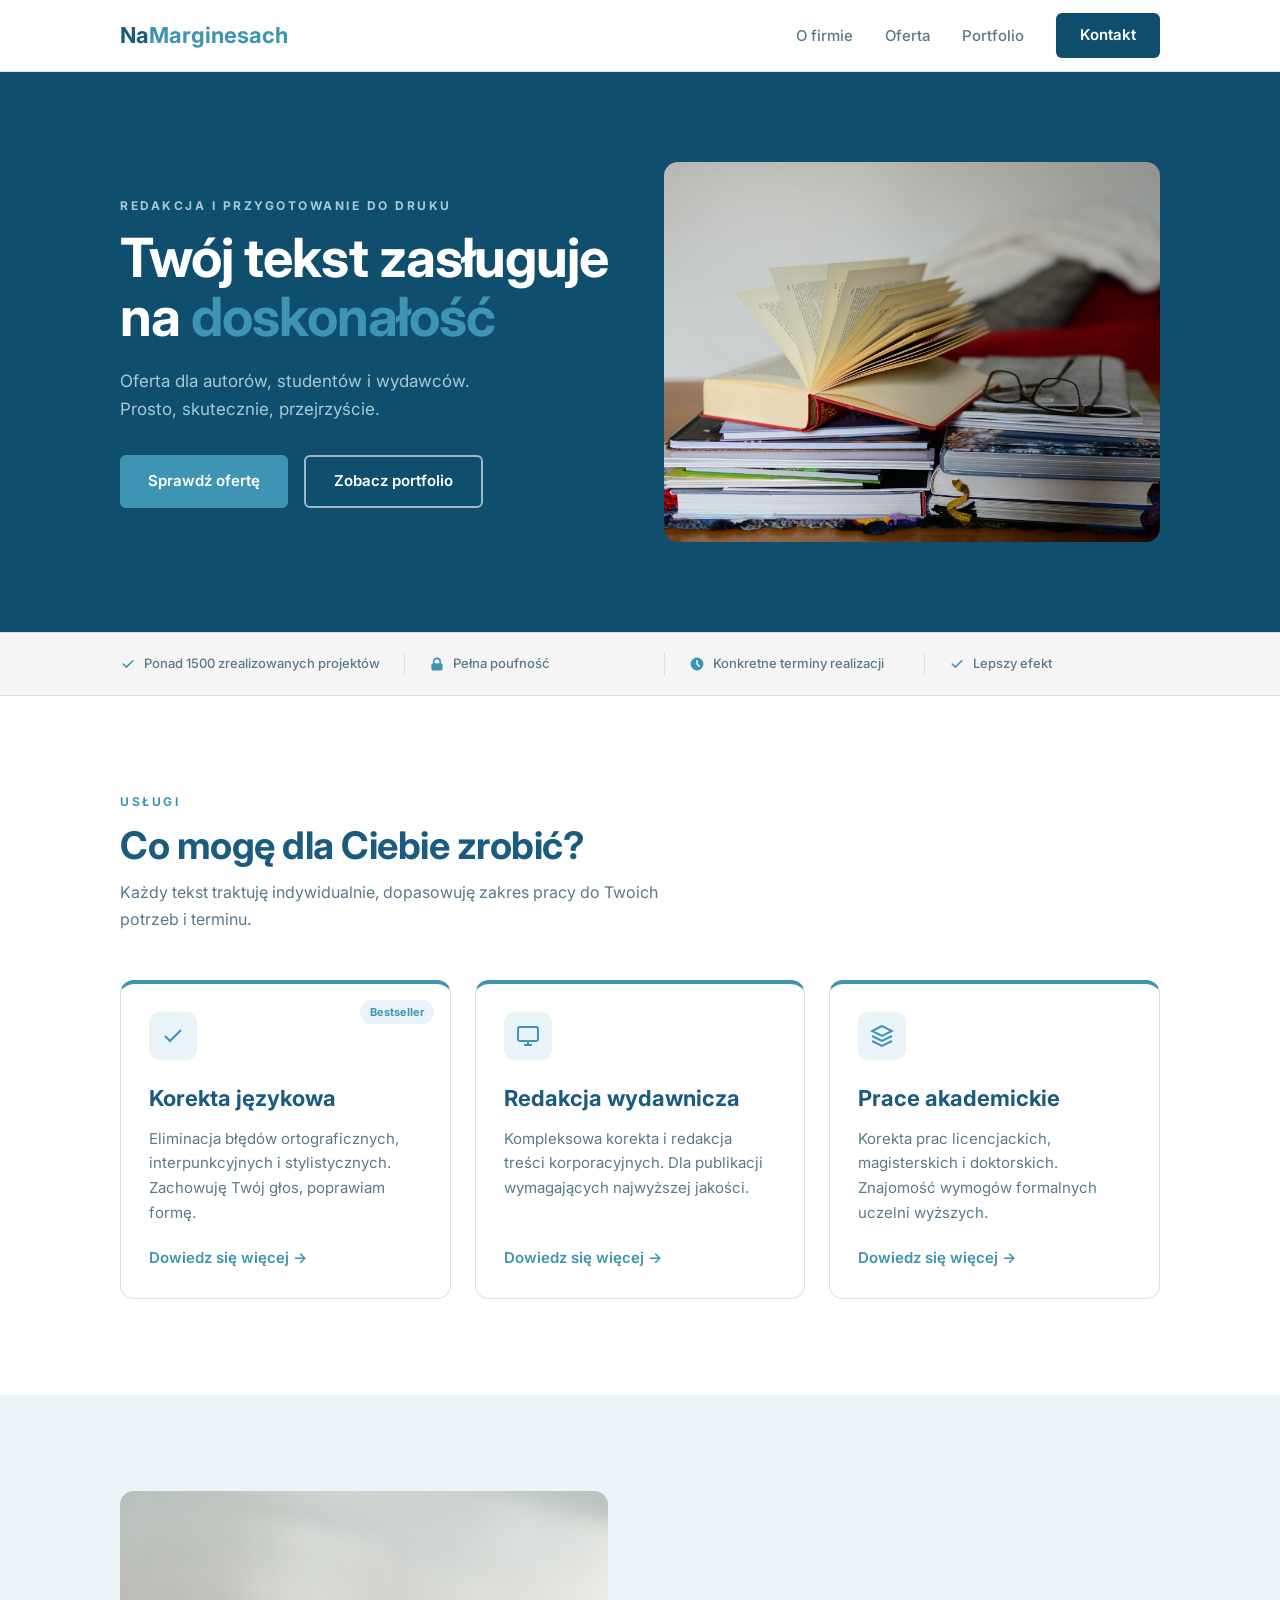
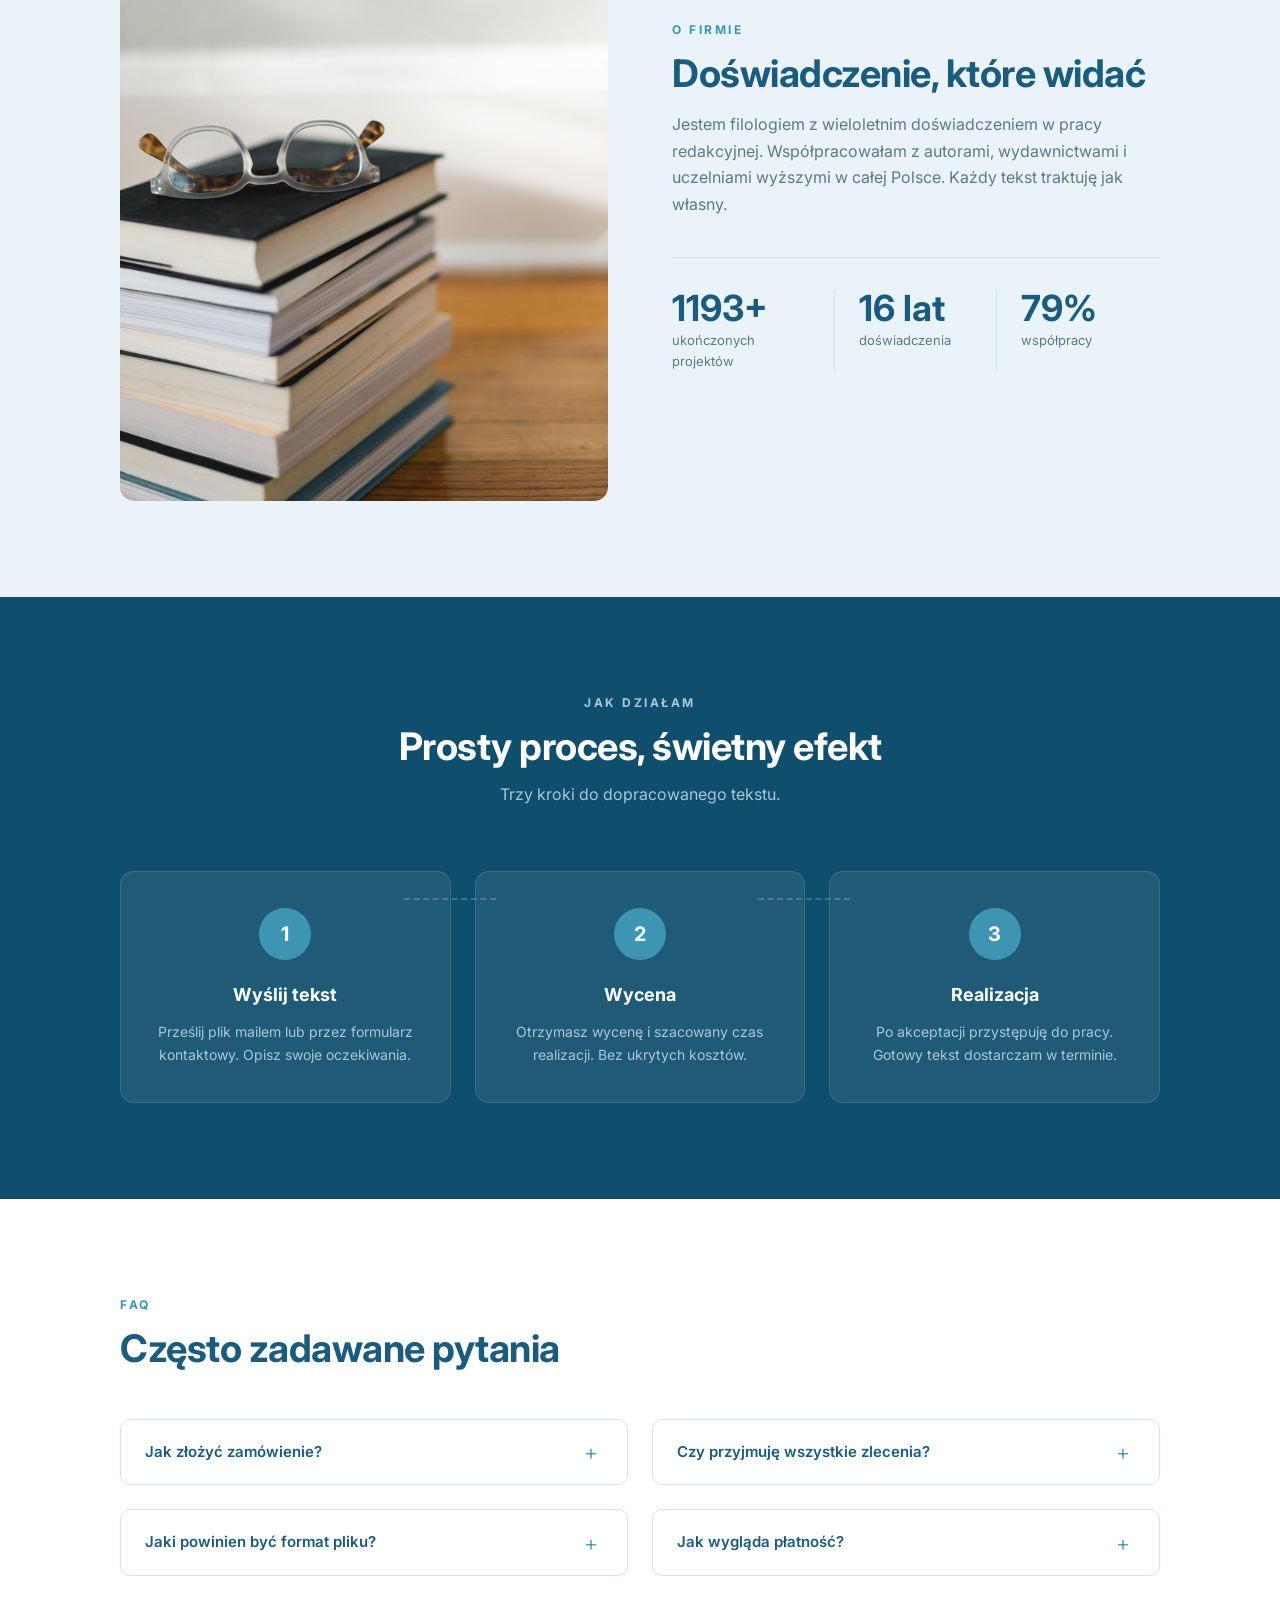
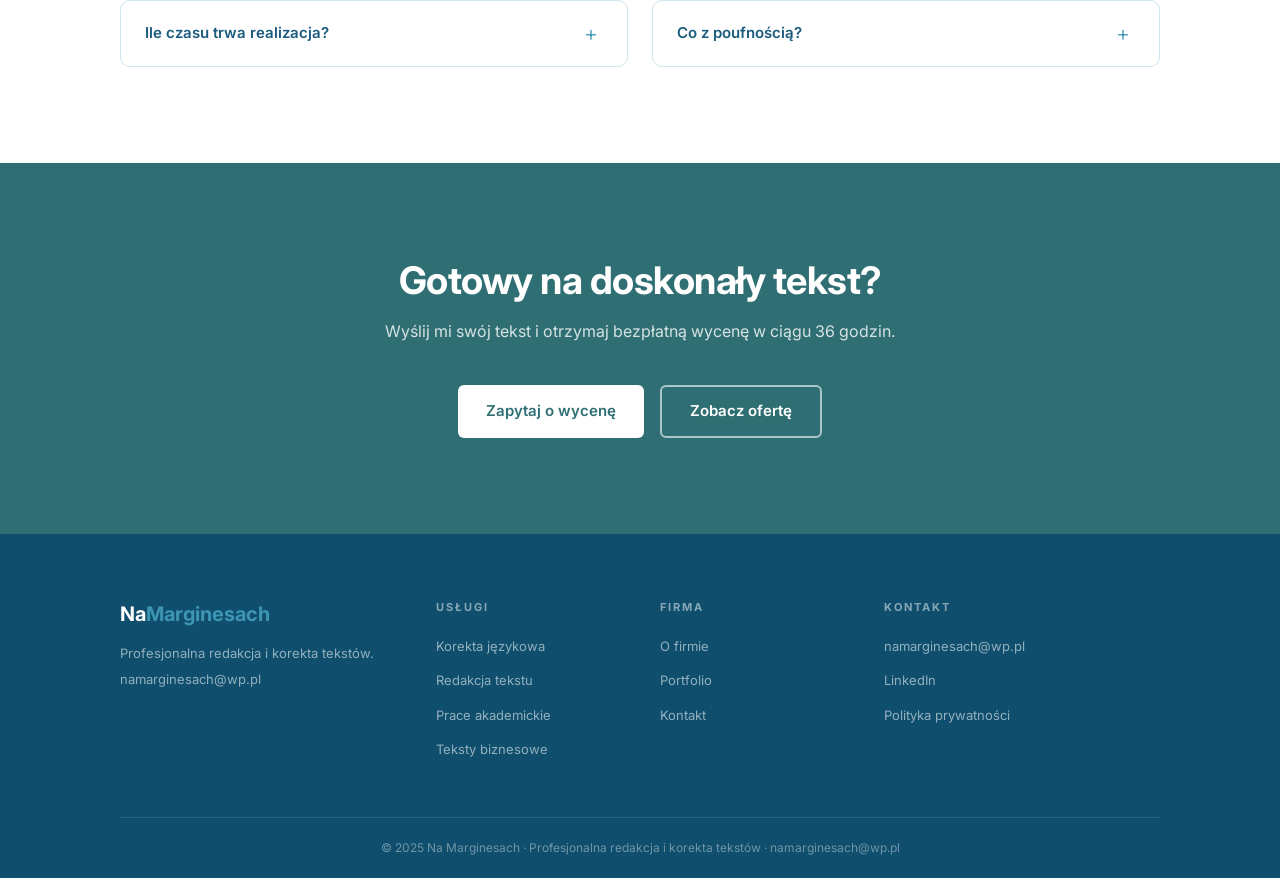
==== index.html @ fffc01e4 "Images src fix" ====
<!DOCTYPE html>
<html lang="pl">
<head>
  <meta charset="UTF-8" />
  <meta name="viewport" content="width=device-width, initial-scale=1.0" />
  <title>Na Marginesach - Profesjonalna redakcja i korekta tekstów</title>
  <link href="https://fonts.googleapis.com/css2?family=Inter:wght@400;500;600;700&display=swap" rel="stylesheet" />
  <link rel="stylesheet" href="assets/css/style.css" />
  <style>
    /* ── HERO (homepage — two-column) ── */
    .hero-home {
      background: var(--navy-dark);
      min-height: 560px;
      padding: 80px var(--margin);
      display: flex;
      align-items: center;
    }
    .hero-home-inner {
      display: grid;
      grid-template-columns: 1fr 1fr;
      gap: 48px;
      align-items: center;
      width: 100%;
      max-width: var(--max-width);
      margin: 0 auto;
    }
    .hero-left .eyebrow { color: #A8C8D8; }
    .hero-left h1 { color: var(--white); }
    .hero-left h1 .highlight { color: var(--teal); }
    .hero-left p { color: #A8C8D8; margin: 20px 0 32px; font-size: 17px; }
    .hero-btns { display: flex; gap: 16px; flex-wrap: wrap; }

    .hero-image { border-radius: var(--radius-lg); overflow: hidden; height: 380px; }
    .hero-image img { width: 100%; height: 100%; object-fit: cover; display: block; }

    /* ── SERVICES ── */
    .services { background: var(--white); padding: 96px var(--margin); }
    .services-inner { max-width: var(--max-width); margin: 0 auto; }
    .services-grid {
      display: grid;
      grid-template-columns: repeat(3, 1fr);
      gap: var(--gap);
      margin-top: 48px;
    }
    .service-card {
      background: var(--white);
      border: 1px solid var(--border);
      border-top: 4px solid var(--teal);
      border-radius: var(--radius-lg);
      padding: 28px;
      display: flex; flex-direction: column;
      position: relative;
    }
    .card-badge {
      position: absolute; top: 16px; right: 16px;
      background: var(--teal-light); color: var(--teal);
      font-size: 11px; font-weight: 700;
      padding: 3px 10px; border-radius: 20px;
    }
    .card-icon {
      width: 48px; height: 48px;
      background: var(--teal-light); border-radius: var(--radius-md);
      display: flex; align-items: center; justify-content: center;
      margin-bottom: 20px; color: var(--teal);
    }
    .service-card h3 { margin-bottom: 10px; }
    .service-card p { color: var(--muted); font-size: 15px; flex: 1; margin-bottom: 20px; }
    .card-link { color: var(--teal); font-size: 15px; font-weight: 600; text-decoration: none; }
    .card-link:hover { color: var(--navy); }

    /* ── EXPERIENCE ── */
    .experience { background: var(--teal-light); padding: 96px var(--margin); }
    .experience-inner {
      display: grid; grid-template-columns: 1fr 1fr;
      gap: 64px; align-items: center;
      max-width: var(--max-width); margin: 0 auto;
    }
    .exp-img { width: 100%; aspect-ratio: 4/5; border-radius: var(--radius-lg); overflow: hidden; }
    .exp-img img { width: 100%; height: 100%; object-fit: cover; display: block; }
    .experience-right p { color: var(--muted); margin-top: 16px; margin-bottom: 40px; }

    /* ── PROCESS ── */
    .process { background: var(--navy-dark); padding: 96px var(--margin); }
    .process-inner { max-width: var(--max-width); margin: 0 auto; }
    .process-header { text-align: center; margin-bottom: 64px; }
    .process-header .eyebrow { color: #A8C8D8; }
    .process-header h2 { color: var(--white); }
    .process-header p { color: #A8C8D8; margin-top: 12px; }

    .steps-dark { display: grid; grid-template-columns: repeat(3, 1fr); gap: var(--gap); position: relative; }
    .step-card-dark {
      background: rgba(255,255,255,0.07);
      border: 1px solid rgba(255,255,255,0.12);
      border-radius: var(--radius-lg);
      padding: 36px 28px; text-align: center; position: relative;
    }
    .step-card-dark h3 { color: var(--white); font-size: 18px; margin-bottom: 10px; }
    .step-card-dark p { color: #A8C8D8; font-size: 14px; }
    .step-connector-dark {
      position: absolute; top: 26px; right: -14%;
      width: 28%; border-top: 2px dashed rgba(255,255,255,0.2); z-index: 2;
    }

    /* ── FAQ ── */
    .faq { background: var(--white); padding: 96px var(--margin); }
    .faq-inner { max-width: var(--max-width); margin: 0 auto; }
    .faq-grid {
      display: grid; grid-template-columns: 1fr 1fr;
      gap: var(--gap); margin-top: 48px;
    }
    .faq-col { display: flex; flex-direction: column; gap: var(--gap); }

    /* ── RESPONSIVE ── */
    @media (max-width: 768px) {
      .hero-home-inner { grid-template-columns: 1fr; }
      .hero-image { display: none; }
      .services-grid { grid-template-columns: 1fr; }
      .experience-inner { grid-template-columns: 1fr; }
      .steps-dark { grid-template-columns: 1fr; }
      .step-connector-dark { display: none; }
      .faq-grid { grid-template-columns: 1fr; }
    }
    @media (max-width: 480px) {
      .hero-btns { flex-direction: column; }
    }
  </style>
</head>
<body>

<!-- ── NAV ── -->
<nav id="main-nav">
  <div class="nav-inner">
    <a href="index.html" class="nav-logo">Na<span>Marginesach</span></a>
    <div class="nav-right">
      <ul class="nav-links">
        <li><a href="pages/o-firmie.html">O firmie</a></li>
        <li><a href="pages/oferta.html">Oferta</a></li>
        <li><a href="pages/portfolio.html">Portfolio</a></li>
      </ul>
      <a href="pages/kontakt.html" class="btn-nav">Kontakt</a>
    </div>
    <button class="hamburger" id="hamburger" aria-label="Menu">
      <span></span><span></span><span></span>
    </button>
  </div>
</nav>
<div class="mobile-overlay" id="mobile-overlay">
  <a href="pages/o-firmie.html">O firmie</a>
  <a href="pages/oferta.html">Oferta</a>
  <a href="pages/portfolio.html">Portfolio</a>
  <a href="pages/kontakt.html" class="btn-nav">Kontakt</a>
</div>

<!-- ── HERO ── -->
<section class="hero-home">
  <div class="hero-home-inner">
    <div class="hero-left">
      <span class="eyebrow">Redakcja i przygotowanie do druku</span>
      <h1>Twój tekst zasługuje na <span class="highlight">doskonałość</span></h1>
      <p>Oferta dla autorów, studentów i wydawców.<br>Prosto, skutecznie, przejrzyście.</p>
      <div class="hero-btns">
        <a href="pages/oferta.html" class="btn-primary">Sprawdź ofertę</a>
        <a href="pages/portfolio.html" class="btn-outline-white">Zobacz portfolio</a>
      </div>
    </div>
    <div class="hero-image">
      <img src="assets/images/congerdesign-books-5899470_1920.jpg" alt="Biblioteka — Na Marginesach" />
    </div>
  </div>
</section>

<!-- ── TRUST BAR ── -->
<div class="trust-bar">
  <div class="trust-bar-inner">
    <div class="trust-item">
      <svg class="trust-icon" viewBox="0 0 20 20" fill="currentColor"><path fill-rule="evenodd" d="M16.707 5.293a1 1 0 010 1.414l-8 8a1 1 0 01-1.414 0l-4-4a1 1 0 011.414-1.414L8 12.586l7.293-7.293a1 1 0 011.414 0z" clip-rule="evenodd"/></svg>
      Ponad 1500 zrealizowanych projektów
    </div>
  <div class="trust-item">
      <svg class="trust-icon" viewBox="0 0 20 20" fill="currentColor"><path fill-rule="evenodd" d="M5 9V7a5 5 0 0110 0v2a2 2 0 012 2v5a2 2 0 01-2 2H5a2 2 0 01-2-2v-5a2 2 0 012-2zm8-2v2H7V7a3 3 0 016 0z" clip-rule="evenodd"/></svg>
      Pełna poufność
    </div>
    <div class="trust-item">
      <svg class="trust-icon" viewBox="0 0 20 20" fill="currentColor"><path fill-rule="evenodd" d="M10 18a8 8 0 100-16 8 8 0 000 16zm1-12a1 1 0 10-2 0v4a1 1 0 00.293.707l2.828 2.829a1 1 0 101.415-1.415L11 9.586V6z" clip-rule="evenodd"/></svg>
      Konkretne terminy realizacji
    </div>
    <div class="trust-item">
      <svg class="trust-icon" viewBox="0 0 20 20" fill="currentColor"><path fill-rule="evenodd" d="M16.707 5.293a1 1 0 010 1.414l-8 8a1 1 0 01-1.414 0l-4-4a1 1 0 011.414-1.414L8 12.586l7.293-7.293a1 1 0 011.414 0z" clip-rule="evenodd"/></svg>
      Lepszy efekt
    </div>
  </div>
</div>

<!-- ── SERVICES ── -->
<section class="services">
  <div class="services-inner">
    <span class="eyebrow">Usługi</span>
    <h2>Co mogę dla Ciebie zrobić?</h2>
    <p style="color:var(--muted);margin-top:12px;max-width:560px;">Każdy tekst traktuję indywidualnie, dopasowuję zakres pracy do Twoich potrzeb i terminu.</p>
    <div class="services-grid">
      <div class="service-card">
        <span class="card-badge">Bestseller</span>
        <div class="card-icon">
          <svg width="24" height="24" fill="none" stroke="currentColor" stroke-width="2" viewBox="0 0 24 24"><path d="M20 6L9 17l-5-5"/></svg>
        </div>
        <h3>Korekta językowa</h3>
        <p>Eliminacja błędów ortograficznych, interpunkcyjnych i stylistycznych. Zachowuję Twój głos, poprawiam formę.</p>
        <a href="pages/oferta.html" class="card-link">Dowiedz się więcej →</a>
      </div>
      <div class="service-card">
        <div class="card-icon">
          <svg width="24" height="24" fill="none" stroke="currentColor" stroke-width="2" viewBox="0 0 24 24"><rect x="2" y="3" width="20" height="14" rx="2"/><path d="M8 21h8M12 17v4"/></svg>
        </div>
        <h3>Redakcja wydawnicza</h3>
        <p>Kompleksowa korekta i redakcja treści korporacyjnych. Dla publikacji wymagających najwyższej jakości.</p>
        <a href="pages/oferta.html" class="card-link">Dowiedz się więcej →</a>
      </div>
      <div class="service-card">
        <div class="card-icon">
          <svg width="24" height="24" fill="none" stroke="currentColor" stroke-width="2" viewBox="0 0 24 24"><path d="M12 2L2 7l10 5 10-5-10-5z"/><path d="M2 17l10 5 10-5"/><path d="M2 12l10 5 10-5"/></svg>
        </div>
        <h3>Prace akademickie</h3>
        <p>Korekta prac licencjackich, magisterskich i doktorskich. Znajomość wymogów formalnych uczelni wyższych.</p>
        <a href="pages/oferta.html" class="card-link">Dowiedz się więcej →</a>
      </div>
    </div>
  </div>
</section>

<!-- ── EXPERIENCE ── -->
<section class="experience">
  <div class="experience-inner">
    <div class="exp-img">
      <img src="assets/images/karishea-books-3733892_1920.jpg" alt="Książki — Na Marginesach" />
    </div>
    <div class="experience-right">
      <span class="eyebrow">O firmie</span>
      <h2>Doświadczenie, które widać</h2>
      <p>Jestem filologiem z wieloletnim doświadczeniem w pracy redakcyjnej. Współpracowałam z autorami, wydawnictwami i uczelniami wyższymi w całej Polsce. Każdy tekst traktuję jak własny.</p>
      <div class="stats-row" id="stats-row">
        <div class="stat-item">
          <span class="stat-number" data-target="1500" data-suffix="+">0</span>
          <span class="stat-label">ukończonych projektów</span>
        </div>
        <div class="stat-item">
          <span class="stat-number" data-target="21" data-suffix=" lat">0</span>
          <span class="stat-label">doświadczenia</span>
        </div>
        <div class="stat-item">
          <span class="stat-number" data-target="100" data-suffix="%">0</span>
          <span class="stat-label">współpracy</span>
        </div>
      </div>
    </div>
  </div>
</section>

<!-- ── PROCESS ── -->
<section class="process">
  <div class="process-inner">
    <div class="process-header">
      <span class="eyebrow">Jak działam</span>
      <h2>Prosty proces, świetny efekt</h2>
      <p>Trzy kroki do dopracowanego tekstu.</p>
    </div>
    <div class="steps-dark">
      <div class="step-card-dark">
        <div class="step-number">1</div>
        <h3>Wyślij tekst</h3>
        <p>Prześlij plik mailem lub przez formularz kontaktowy. Opisz swoje oczekiwania.</p>
        <div class="step-connector-dark"></div>
      </div>
      <div class="step-card-dark">
        <div class="step-number">2</div>
        <h3>Wycena</h3>
        <p>Otrzymasz wycenę i szacowany czas realizacji. Bez ukrytych kosztów.</p>
        <div class="step-connector-dark"></div>
      </div>
      <div class="step-card-dark">
        <div class="step-number">3</div>
        <h3>Realizacja</h3>
        <p>Po akceptacji przystępuję do pracy. Gotowy tekst dostarczam w terminie.</p>
      </div>
    </div>
  </div>
</section>

<!-- ── FAQ ── -->
<section class="faq">
  <div class="faq-inner">
    <span class="eyebrow">FAQ</span>
    <h2>Często zadawane pytania</h2>
    <div class="faq-grid">
      <div class="faq-col">
        <div class="faq-item">
          <div class="faq-question"><span>Jak złożyć zamówienie?</span><span class="faq-toggle">+</span></div>
          <div class="faq-answer"><div class="faq-answer-inner">Wystarczy wypełnić formularz kontaktowy lub napisać bezpośrednio na adres e-mail. Opisz swój tekst, oczekiwania i termin — odezwę się z wyceną w ciągu kilku godzin.</div></div>
        </div>
        <div class="faq-item">
          <div class="faq-question"><span>Jaki powinien być format pliku?</span><span class="faq-toggle">+</span></div>
          <div class="faq-answer"><div class="faq-answer-inner">Przyjmuję pliki w formacie .docx, .doc, .pdf oraz .txt. Preferuję format Word, gdyż umożliwia pracę ze śledzeniem zmian i komentarzami.</div></div>
        </div>
        <div class="faq-item">
          <div class="faq-question"><span>Ile czasu trwa realizacja?</span><span class="faq-toggle">+</span></div>
          <div class="faq-answer"><div class="faq-answer-inner">Standardowy czas realizacji wynosi 24–72 godziny, w zależności od objętości tekstu i wybranego pakietu. Możliwa jest także ekspresowa realizacja — zapytaj o dostępność.</div></div>
        </div>
      </div>
      <div class="faq-col">
        <div class="faq-item">
          <div class="faq-question"><span>Czy przyjmuję wszystkie zlecenia?</span><span class="faq-toggle">+</span></div>
          <div class="faq-answer"><div class="faq-answer-inner">Tak. W przypadku zastrzeżeń do wykonanej pracy oferuję bezpłatną rundę poprawek. Zależy mi na tym, abyś był w pełni zadowolony z efektu końcowego.</div></div>
        </div>
        <div class="faq-item">
          <div class="faq-question"><span>Jak wygląda płatność?</span><span class="faq-toggle">+</span></div>
          <div class="faq-answer"><div class="faq-answer-inner">Płatność odbywa się przelewem bankowym po zatwierdzeniu wyceny, a przed rozpoczęciem pracy. Wystawiam fakturę lub rachunek — do wyboru.</div></div>
        </div>
        <div class="faq-item">
          <div class="faq-question"><span>Co z poufnością?</span><span class="faq-toggle">+</span></div>
          <div class="faq-answer"><div class="faq-answer-inner">Tak, pełna poufność jest dla mnie priorytetem. Twój tekst nie trafia do osób trzecich. Na życzenie podpisuję umowę NDA.</div></div>
        </div>
      </div>
    </div>
  </div>
</section>

<!-- ── CTA BANNER ── -->
<section class="cta-banner">
  <h2>Gotowy na doskonały tekst?</h2>
  <p>Wyślij mi swój tekst i otrzymaj bezpłatną wycenę w ciągu 36 godzin.</p>
  <div class="cta-btns">
    <a href="pages/kontakt.html" class="btn-white">Zapytaj o wycenę</a>
    <a href="pages/oferta.html" class="btn-outline-teal">Zobacz ofertę</a>
  </div>
</section>

<!-- ── FULL FOOTER ── -->
<footer class="full">
  <div class="footer-grid">
    <div class="footer-col">
      <span class="footer-brand">Na<span>Marginesach</span></span>
      <p>Profesjonalna redakcja i korekta tekstów.</p>
      <p>namarginesach@wp.pl</p>
    </div>
    <div class="footer-col">
      <h4>Usługi</h4>
      <ul>
        <li><a href="pages/oferta.html">Korekta językowa</a></li>
        <li><a href="pages/oferta.html">Redakcja tekstu</a></li>
        <li><a href="pages/oferta.html">Prace akademickie</a></li>
        <li><a href="pages/oferta.html">Teksty biznesowe</a></li>
      </ul>
    </div>
    <div class="footer-col">
      <h4>Firma</h4>
      <ul>
        <li><a href="pages/o-firmie.html">O firmie</a></li>
        <li><a href="pages/portfolio.html">Portfolio</a></li>
        <li><a href="pages/kontakt.html">Kontakt</a></li>
      </ul>
    </div>
    <div class="footer-col">
      <h4>Kontakt</h4>
      <ul>
        <li><a href="mailto:namarginesach@wp.pl">namarginesach@wp.pl</a></li>
        <li><a href="#">LinkedIn</a></li>
        <li><a href="#">Polityka prywatności</a></li>
      </ul>
    </div>
  </div>
  <hr class="footer-divider" />
  <p class="footer-copyright">© 2025 Na Marginesach · Profesjonalna redakcja i korekta tekstów · namarginesach@wp.pl</p>
</footer>

<script src="assets/js/index.js"></script>
</body>
</html>
---- assets/css/style.css ----
:root {
  --navy:        #1B5B7E;
  --navy-dark:   #0F4F6D;
  --teal:        #3E95B3;
  --teal-dark:   #2F6F73;
  --teal-light:  #EAF4F8;
  --white:       #FFFFFF;
  --gray-light:  #F5F5F5;
  --gray-mid:    #D9D9D9;
  --text:        #222222;
  --muted:       #5a7a8a;
  --border:      #D0E4ED;
  --radius-sm:   6px;
  --radius-md:   10px;
  --radius-lg:   14px;
  --shadow-sm:   0 1px 4px rgba(15,79,109,0.08);
  --shadow-md:   0 4px 16px rgba(15,79,109,0.12);
  --max-width:   1440px;
  --margin:      120px;
  --gap:         24px;
}

/* ── RESET ── */
*, *::before, *::after { box-sizing: border-box; margin: 0; padding: 0; }
html { scroll-behavior: smooth; scroll-padding-top: 80px; }
body {
  font-family: 'Inter', system-ui, sans-serif;
  font-size: 16px;
  font-weight: 400;
  line-height: 1.65;
  color: var(--text);
  background: var(--white);
}

/* ── TYPOGRAPHY ── */
h1 {
  font-size: 54px; font-weight: 700;
  line-height: 1.1; letter-spacing: -1px;
  color: var(--navy);
}
h2 {
  font-size: 38px; font-weight: 700;
  line-height: 1.15; letter-spacing: -0.5px;
  color: var(--navy);
}
h3 { font-size: 22px; font-weight: 700; color: var(--navy); }

.muted { color: var(--muted); }

.eyebrow {
  font-size: 12px; font-weight: 700;
  letter-spacing: 2.5px; text-transform: uppercase;
  color: var(--teal); display: block; margin-bottom: 12px;
}

/* ── NAV ── */
nav {
  position: sticky; top: 0; z-index: 100;
  background: var(--white); border-bottom: 1px solid var(--border);
  height: 72px; display: flex; align-items: center;
  padding: 0 var(--margin); transition: box-shadow 0.2s;
}
nav.scrolled { box-shadow: 0 2px 12px rgba(15,79,109,0.1); }

.nav-inner {
  width: 100%; display: flex;
  align-items: center; justify-content: space-between;
}
.nav-logo {
  font-size: 22px; font-weight: 700;
  text-decoration: none; color: var(--navy);
}
.nav-logo span { color: var(--teal); }

.nav-links { display: flex; align-items: center; gap: 32px; list-style: none; }
.nav-links a {
  font-size: 15px; font-weight: 500;
  color: var(--muted); text-decoration: none; transition: color 0.15s;
}
.nav-links a:hover { color: var(--navy); }
.nav-links a.active {
  color: var(--navy);
  text-decoration: underline;
  text-decoration-color: var(--teal);
  text-underline-offset: 4px;
  text-decoration-thickness: 2px;
}

.nav-right { display: flex; align-items: center; gap: 32px; }

.btn-nav {
  background: var(--navy-dark); color: var(--white);
  font-size: 15px; font-weight: 600;
  padding: 10px 24px; border-radius: var(--radius-sm);
  text-decoration: none; transition: background 0.15s;
}
.btn-nav:hover { background: var(--navy); }

/* Hamburger */
.hamburger {
  display: none; flex-direction: column; gap: 5px;
  cursor: pointer; background: none; border: none; padding: 4px;
}
.hamburger span { display: block; width: 24px; height: 2px; background: var(--navy); transition: all 0.3s; }

.mobile-overlay {
  display: none; position: fixed; inset: 72px 0 0 0;
  background: var(--white); z-index: 99;
  flex-direction: column; align-items: center; justify-content: center;
  gap: 32px; border-top: 1px solid var(--border);
}
.mobile-overlay.open { display: flex; }
.mobile-overlay a { font-size: 18px; font-weight: 500; color: var(--navy); text-decoration: none; }

/* ── HERO (slim) ── */
.hero {
  background: var(--navy-dark);
  padding: 72px var(--margin) 80px;
  position: relative; overflow: hidden;
}
.hero-inner { position: relative; z-index: 1; max-width: var(--max-width); margin: 0 auto; }
.hero .eyebrow { color: #A8C8D8; }
.hero h1 { color: var(--white); max-width: 700px; }
.hero p { color: #A8C8D8; margin-top: 16px; font-size: 17px; max-width: 560px; }

/* ── BUTTONS ── */
.btn-primary {
  background: var(--teal); color: var(--white);
  padding: 14px 28px; border-radius: var(--radius-sm);
  font-size: 15px; font-weight: 600; text-decoration: none;
  transition: background 0.15s; display: inline-block;
}
.btn-primary:hover { background: #3285a0; }

.btn-outline-white {
  border: 2px solid rgba(255,255,255,0.6); color: var(--white);
  padding: 12px 28px; border-radius: var(--radius-sm);
  font-size: 15px; font-weight: 600; text-decoration: none;
  display: inline-block; transition: border-color 0.15s, background 0.15s;
}
.btn-outline-white:hover { border-color: white; background: rgba(255,255,255,0.08); }

.btn-white {
  background: var(--white); color: var(--teal-dark);
  padding: 14px 28px; border-radius: var(--radius-sm);
  font-size: 15px; font-weight: 600; text-decoration: none;
  display: inline-block; transition: background 0.15s;
}
.btn-white:hover { background: rgba(255,255,255,0.9); }

.btn-outline-teal {
  border: 2px solid rgba(255,255,255,0.6); color: var(--white);
  padding: 12px 28px; border-radius: var(--radius-sm);
  font-size: 15px; font-weight: 600; text-decoration: none;
  display: inline-block; transition: border-color 0.15s, background 0.15s;
}
.btn-outline-teal:hover { border-color: white; background: rgba(255,255,255,0.08); }

.btn-order {
  background: var(--navy-dark); color: var(--white);
  font-size: 14px; font-weight: 600;
  padding: 11px 22px; border-radius: var(--radius-sm);
  text-decoration: none; white-space: nowrap;
  transition: background 0.15s; display: inline-block;
}
.btn-order:hover { background: var(--navy); }

/* ── SECTION HEADER ── */
.section-header { margin-bottom: 48px; }
.section-header p { margin-top: 12px; color: var(--muted); max-width: 560px; }

/* ── CTA BANNER ── */
.cta-banner {
  background: var(--teal-dark);
  padding: 96px var(--margin); text-align: center;
}
.cta-banner h2 { color: var(--white); }
.cta-banner p { color: rgba(255,255,255,0.8); margin: 16px auto 40px; max-width: 520px; }
.cta-btns { display: flex; gap: 16px; justify-content: center; flex-wrap: wrap; }

/* ── STATS ── */
.stats-row {
  display: grid; grid-template-columns: repeat(3, 1fr);
  border-top: 1px solid var(--border); padding-top: 32px;
}
.stat-item { padding: 0 24px; border-right: 1px solid var(--border); }
.stat-item:first-child { padding-left: 0; }
.stat-item:last-child { border-right: none; }
.stat-number { font-size: 36px; font-weight: 700; color: var(--navy); line-height: 1; display: block; }
.stat-label { font-size: 13px; color: var(--muted); margin-top: 4px; display: block; }

/* ── PROCESS STEPS (light bg variant) ── */
.process-light {
  background: var(--gray-light);
  padding: 96px var(--margin);
}
.process-light .process-inner { max-width: var(--max-width); margin: 0 auto; }
.process-light .process-header { text-align: center; margin-bottom: 64px; }
.process-light .process-header h2 { color: var(--navy); }
.process-light .process-header p { color: var(--muted); margin-top: 12px; }

.steps { display: grid; grid-template-columns: repeat(3, 1fr); gap: var(--gap); position: relative; }

.step-card-light {
  background: var(--white); border: 1px solid var(--border);
  border-radius: var(--radius-lg); padding: 36px 28px; text-align: center; position: relative;
}
.step-number {
  width: 52px; height: 52px; background: var(--teal); border-radius: 50%;
  display: flex; align-items: center; justify-content: center;
  font-size: 20px; font-weight: 700; color: var(--white);
  margin: 0 auto 20px;
}
.step-card-light h3 { color: var(--navy); font-size: 17px; margin-bottom: 10px; }
.step-card-light p { color: var(--muted); font-size: 14px; }

.step-connector-light {
  position: absolute; top: 26px; right: -14%;
  width: 28%; border-top: 2px dashed var(--border); z-index: 2;
}

/* ── SLIM FOOTER ── */
footer.slim {
  background: var(--navy-dark);
  padding: 40px var(--margin);
}
.footer-slim {
  max-width: var(--max-width); margin: 0 auto;
  display: flex; align-items: center; justify-content: space-between; gap: 24px;
}
.footer-logo { font-size: 20px; font-weight: 700; color: var(--white); text-decoration: none; }
.footer-logo span { color: var(--teal); }
.footer-copy { font-size: 12px; color: rgba(255,255,255,0.4); text-align: center; }
.footer-links { display: flex; gap: 20px; }
.footer-links a { font-size: 13px; color: rgba(255,255,255,0.55); text-decoration: none; transition: color 0.15s; }
.footer-links a:hover { color: var(--white); }

/* ── FULL FOOTER ── */
footer.full { background: var(--navy-dark); padding: 64px var(--margin) 0; }
.footer-grid {
  display: grid; grid-template-columns: 1.5fr 1fr 1fr 1.5fr;
  gap: 40px; max-width: var(--max-width); margin: 0 auto; padding-bottom: 48px;
}
.footer-col h4 {
  font-size: 11px; font-weight: 700; letter-spacing: 2px;
  text-transform: uppercase; color: rgba(255,255,255,0.5); margin-bottom: 16px;
}
.footer-brand { font-size: 20px; font-weight: 700; color: var(--white); margin-bottom: 12px; display: block; }
.footer-brand span { color: var(--teal); }
.footer-col p { font-size: 13px; color: rgba(255,255,255,0.55); line-height: 1.6; margin-bottom: 6px; }
.footer-col ul { list-style: none; }
.footer-col ul li { margin-bottom: 8px; }
.footer-col ul a { font-size: 13px; color: rgba(255,255,255,0.55); text-decoration: none; transition: color 0.15s; }
.footer-col ul a:hover { color: var(--white); }
.footer-divider { border: none; border-top: 1px solid rgba(255,255,255,0.1); max-width: var(--max-width); margin: 0 auto; }
.footer-copyright { text-align: center; font-size: 12px; color: rgba(255,255,255,0.4); padding: 20px var(--margin); }

/* ── TRUST BAR ── */
.trust-bar {
  background: var(--gray-light);
  border-top: 1px solid var(--border); border-bottom: 1px solid var(--border);
  height: 64px; display: flex; align-items: center; padding: 0 var(--margin);
}
.trust-bar-inner { display: flex; align-items: center; width: 100%; max-width: var(--max-width); margin: 0 auto; }
.trust-item {
  display: flex; align-items: center; gap: 8px; flex: 1;
  font-size: 13px; font-weight: 500; color: var(--muted); white-space: nowrap;
}
.trust-item + .trust-item { border-left: 1px solid var(--border); padding-left: 24px; }
.trust-item:not(:last-child) { padding-right: 24px; }
.trust-icon { width: 16px; height: 16px; color: var(--teal); flex-shrink: 0; }

/* ── CARD ICON ── */
.card-icon-sq {
  width: 56px; height: 56px; flex-shrink: 0;
  background: var(--teal-light); border-radius: var(--radius-md);
  display: flex; align-items: center; justify-content: center; color: var(--teal);
}

/* ── FAQ ── */
.faq-item {
  background: var(--white);
  border: 1px solid var(--border);
  border-radius: var(--radius-md);
  overflow: hidden;
  transition: border-color 0.2s, background 0.2s;
}
.faq-item.open {
  border-color: var(--teal);
  background: var(--teal-light);
}
.faq-question {
  display: flex; align-items: center; justify-content: space-between;
  padding: 20px 24px; cursor: pointer;
  font-size: 15px; font-weight: 600; color: var(--navy);
  user-select: none; gap: 12px;
}
.faq-item.open .faq-question { color: var(--teal); }
.faq-question:hover { background: rgba(62,149,179,0.06); }
.faq-toggle {
  font-size: 22px; font-weight: 300; color: var(--teal);
  flex-shrink: 0; line-height: 1;
  width: 24px; height: 24px;
  display: flex; align-items: center; justify-content: center;
}
.faq-answer { max-height: 0; overflow: hidden; transition: max-height 0.3s ease; }
.faq-item.open .faq-answer { max-height: 400px; }
.faq-answer-inner {
  padding: 0 24px 20px;
  font-size: 14px; color: var(--muted); line-height: 1.7;
  border-top: 1px solid rgba(62,149,179,0.2);
  margin-top: 0; padding-top: 16px;
}

/* ── PORTFOLIO FILTER ── */
.filter-pill {
  padding: 8px 20px; border-radius: 24px; font-size: 14px; font-weight: 500;
  cursor: pointer; border: 1px solid var(--border); background: var(--white);
  color: var(--muted); transition: all 0.15s;
}
.filter-pill.active { background: var(--navy-dark); color: var(--white); border-color: var(--navy-dark); }

/* ── RESPONSIVE ── */
@media (max-width: 768px) {
  :root { --margin: 40px; }
  nav { padding: 0 40px; }
  .nav-links, .nav-right { display: none; }
  .hamburger { display: flex; }

  h1 { font-size: 36px; }
  h2 { font-size: 28px; }

  .trust-bar { height: auto; padding: 16px 40px; }
  .trust-bar-inner { flex-direction: column; align-items: flex-start; gap: 8px; }
  .trust-item + .trust-item { border-left: none; padding-left: 0; }

  .steps { grid-template-columns: 1fr; }
  .step-connector-light { display: none; }

  .footer-grid { grid-template-columns: 1fr 1fr; }
  .footer-slim { flex-direction: column; text-align: center; }

  .stats-row { grid-template-columns: 1fr; gap: 20px; }
  .stat-item { border-right: none; padding: 0; }
}

@media (max-width: 480px) {
  :root { --margin: 20px; }
  .cta-btns { flex-direction: column; align-items: center; }
  .btn-white, .btn-outline-teal, .btn-outline-white, .btn-primary { width: 100%; text-align: center; }
  .footer-grid { grid-template-columns: 1fr; }
}
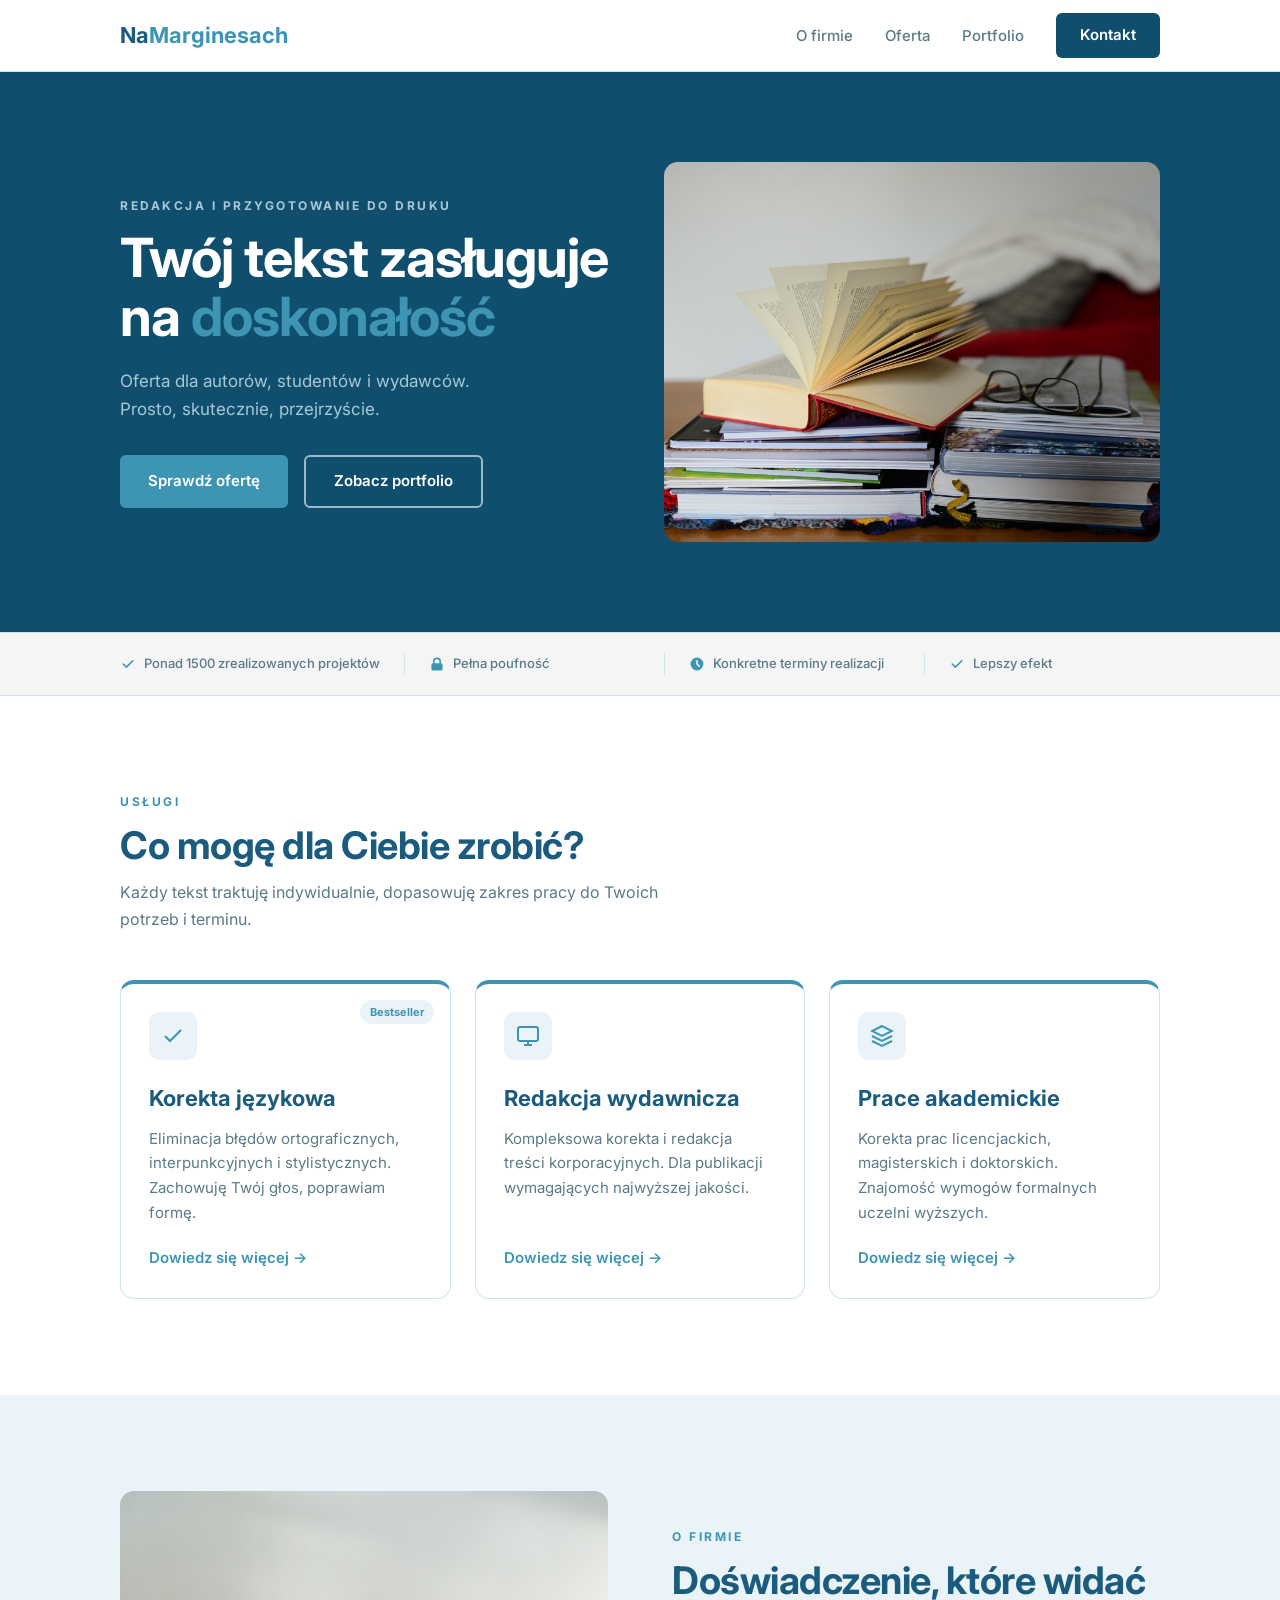
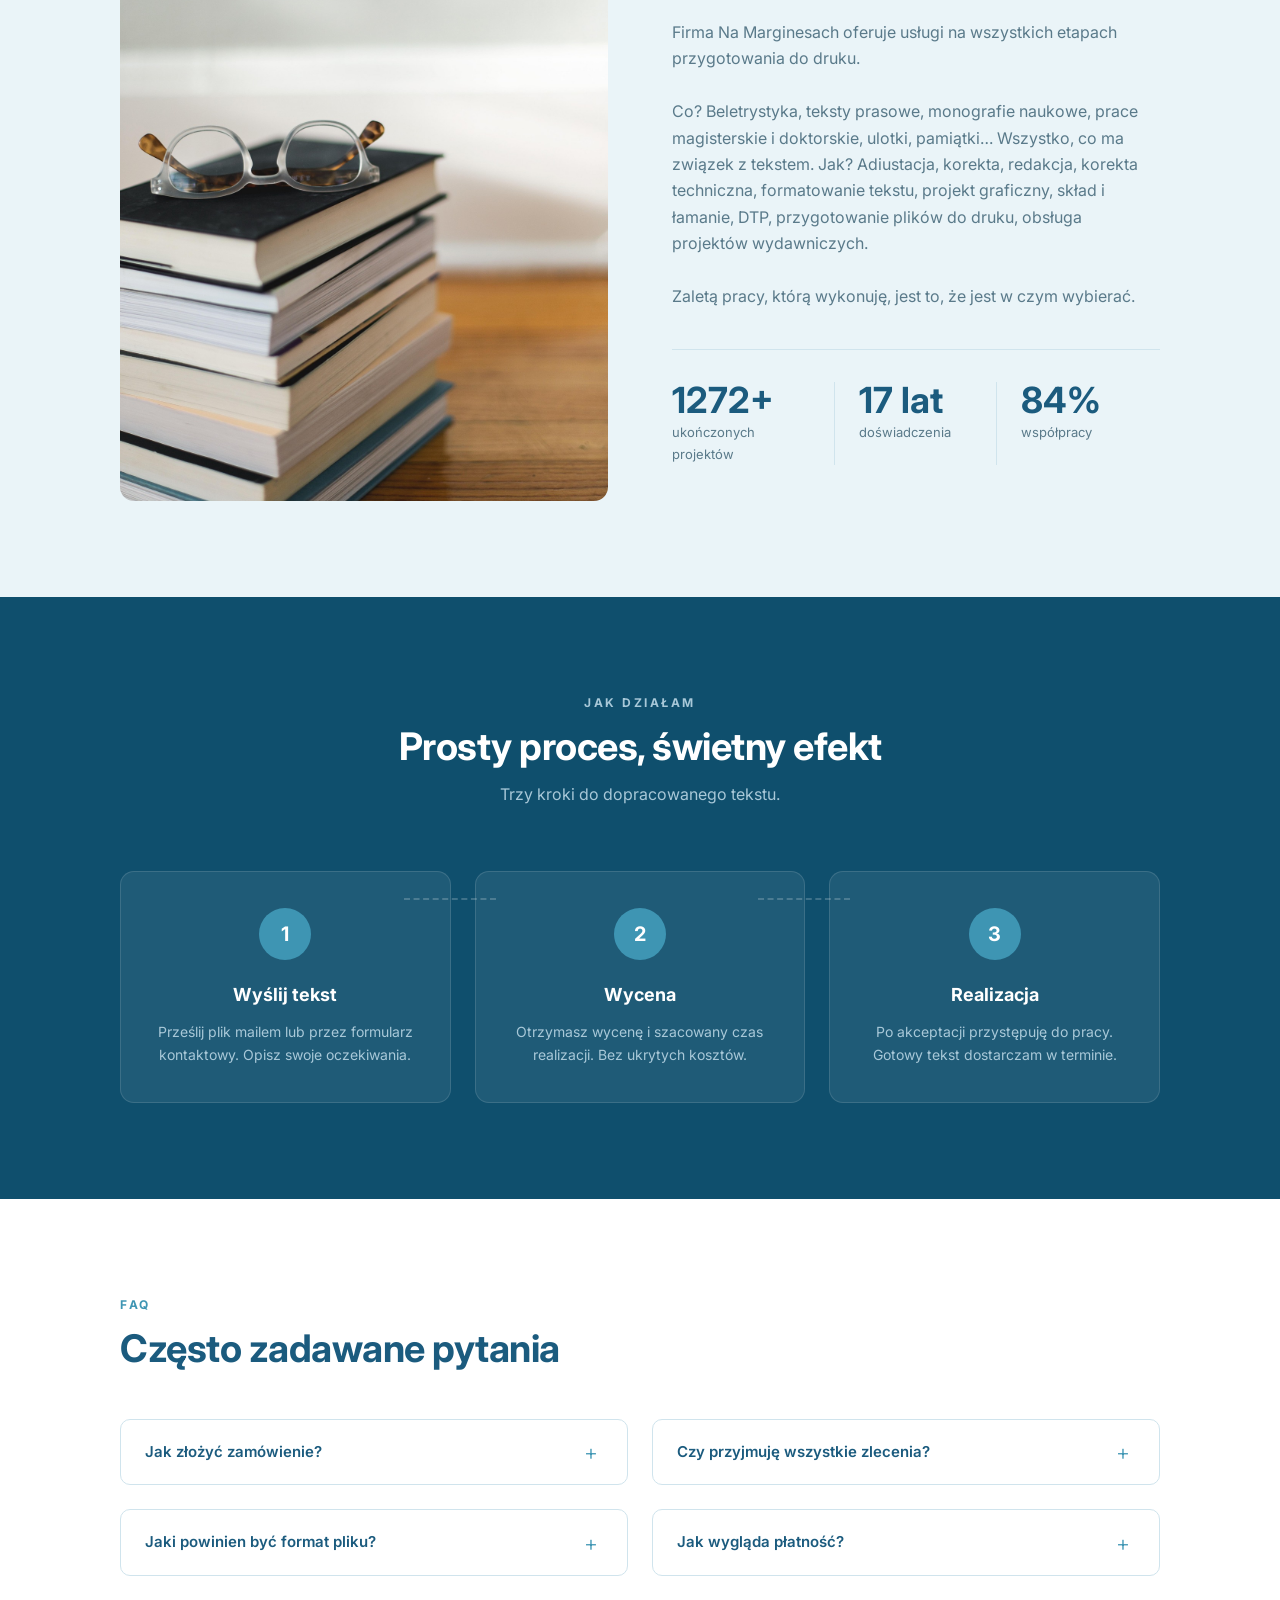
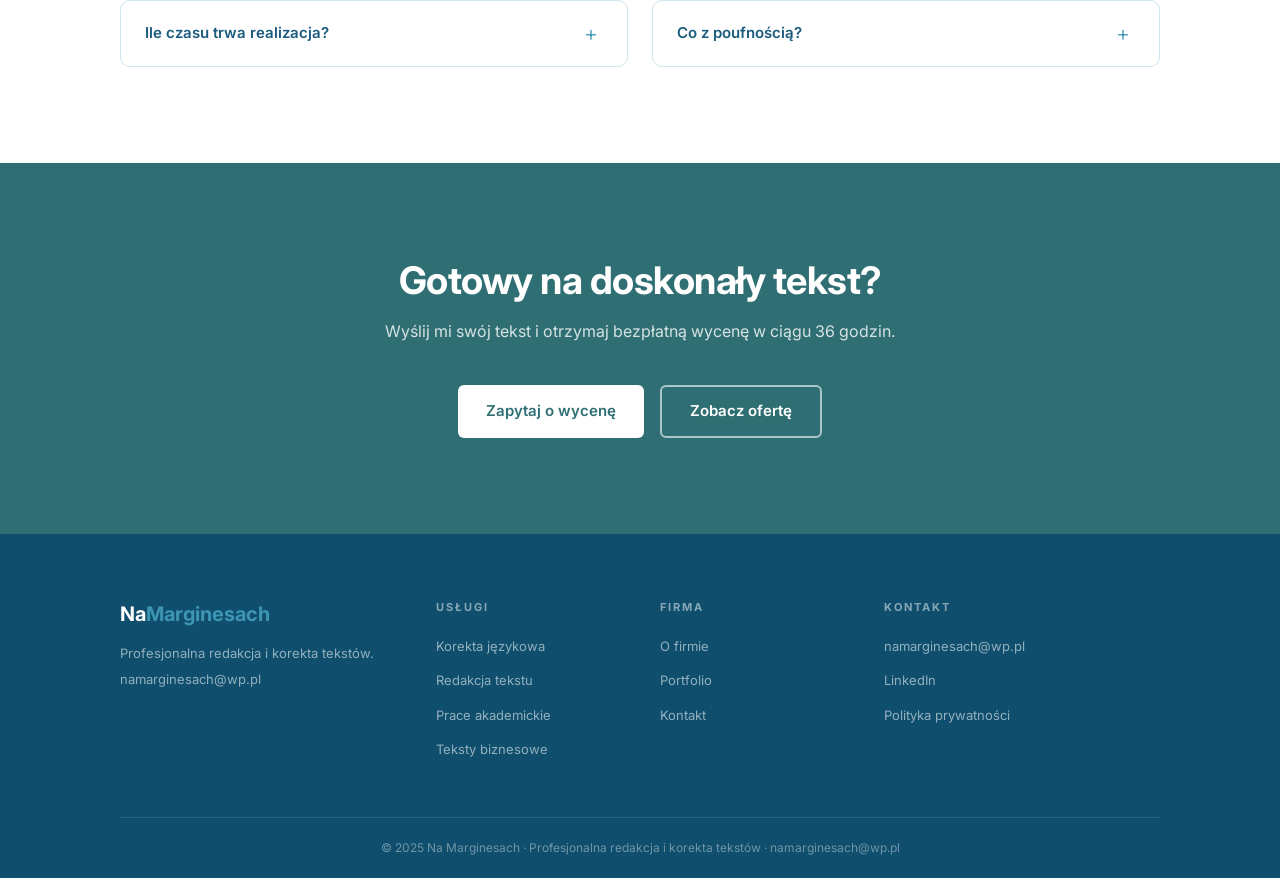
==== commit 1b1ddb08: "Update site copy and service descriptions" ====
--- a/index.html
+++ b/index.html
@@ -236,7 +236,7 @@
     <div class="experience-right">
       <span class="eyebrow">O firmie</span>
       <h2>Doświadczenie, które widać</h2>
-      <p>Jestem filologiem z wieloletnim doświadczeniem w pracy redakcyjnej. Współpracowałam z autorami, wydawnictwami i uczelniami wyższymi w całej Polsce. Każdy tekst traktuję jak własny.</p>
+      <p>Firma Na Marginesach oferuje usługi na wszystkich etapach przygotowania do druku.<br /><br />Co? Beletrystyka, teksty prasowe, monografie naukowe, prace magisterskie i doktorskie, ulotki, pamiątki… Wszystko, co ma związek z tekstem. Jak? Adiustacja, korekta, redakcja, korekta techniczna, formatowanie tekstu, projekt graficzny, skład i łamanie, DTP, przygotowanie plików do druku, obsługa projektów wydawniczych.<br /><br /> Zaletą pracy, którą wykonuję, jest to, że jest w czym wybierać.</p>
       <div class="stats-row" id="stats-row">
         <div class="stat-item">
           <span class="stat-number" data-target="1500" data-suffix="+">0</span>
@@ -294,29 +294,38 @@
       <div class="faq-col">
         <div class="faq-item">
           <div class="faq-question"><span>Jak złożyć zamówienie?</span><span class="faq-toggle">+</span></div>
-          <div class="faq-answer"><div class="faq-answer-inner">Wystarczy wypełnić formularz kontaktowy lub napisać bezpośrednio na adres e-mail. Opisz swój tekst, oczekiwania i termin — odezwę się z wyceną w ciągu kilku godzin.</div></div>
+          <div class="faq-answer"><div class="faq-answer-inner">Wystarczy wypełnić formularz kontaktowy. Opisz proponowany zakres prac, dołącz swój tekst albojego kilkustronicowy fragment.</div></div>
         </div>
         <div class="faq-item">
           <div class="faq-question"><span>Jaki powinien być format pliku?</span><span class="faq-toggle">+</span></div>
-          <div class="faq-answer"><div class="faq-answer-inner">Przyjmuję pliki w formacie .docx, .doc, .pdf oraz .txt. Preferuję format Word, gdyż umożliwia pracę ze śledzeniem zmian i komentarzami.</div></div>
+          <div class="faq-answer"><div class="faq-answer-inner">Wiele zależy od zakresu usług. Przyjmuję pliki tekstowe w formacie .docx, .doc, .pdf. Redakcję robię
+w Wordzie lub w komentarzach w plikach pdf. Projekty i skład wykonuję w programie Photoshop i
+InDesign.</div></div>
         </div>
         <div class="faq-item">
           <div class="faq-question"><span>Ile czasu trwa realizacja?</span><span class="faq-toggle">+</span></div>
-          <div class="faq-answer"><div class="faq-answer-inner">Standardowy czas realizacji wynosi 24–72 godziny, w zależności od objętości tekstu i wybranego pakietu. Możliwa jest także ekspresowa realizacja — zapytaj o dostępność.</div></div>
+          <div class="faq-answer"><div class="faq-answer-inner">Terminy są krótkie, ale ta praca wymaga czasu. Zwykle podaję dwie daty: rozpoczęcia i zakończenia
+zlecenia. Po prostu kiedy przychodzi nowe zapytanie o usługę, nie porzucam obecnego klienta.
+Niekiedy możliwa jest ekspresowa realizacja – zapytaj o dostępność.</div></div>
         </div>
       </div>
       <div class="faq-col">
         <div class="faq-item">
           <div class="faq-question"><span>Czy przyjmuję wszystkie zlecenia?</span><span class="faq-toggle">+</span></div>
-          <div class="faq-answer"><div class="faq-answer-inner">Tak. W przypadku zastrzeżeń do wykonanej pracy oferuję bezpłatną rundę poprawek. Zależy mi na tym, abyś był w pełni zadowolony z efektu końcowego.</div></div>
+          <div class="faq-answer"><div class="faq-answer-inner">Nie. Doba ma 24 godziny… Czego nie zrobię? Nie tłumaczę się, nie recenzuję tekstów, nie wyrażam
+opinii, nie piszę, czy mi się podobało. Lubię tę pracę, ale to praca. Moim zadaniem jest rzetelne
+wykonanie usługi w umówionym zakresie, o ile dojdziemy do porozumienia.</div></div>
         </div>
         <div class="faq-item">
           <div class="faq-question"><span>Jak wygląda płatność?</span><span class="faq-toggle">+</span></div>
-          <div class="faq-answer"><div class="faq-answer-inner">Płatność odbywa się przelewem bankowym po zatwierdzeniu wyceny, a przed rozpoczęciem pracy. Wystawiam fakturę lub rachunek — do wyboru.</div></div>
+          <div class="faq-answer"><div class="faq-answer-inner">Płatność odbywa się przelewem bankowym po zakończonej pracy. Wystawiam faktury. Przy
+dłuższych projektach zwykle dzielę honorarium na dwie części (pierwsza faktura po pierwszym etapie
+prac).</div></div>
         </div>
         <div class="faq-item">
           <div class="faq-question"><span>Co z poufnością?</span><span class="faq-toggle">+</span></div>
-          <div class="faq-answer"><div class="faq-answer-inner">Tak, pełna poufność jest dla mnie priorytetem. Twój tekst nie trafia do osób trzecich. Na życzenie podpisuję umowę NDA.</div></div>
+          <div class="faq-answer"><div class="faq-answer-inner">Jeśli konkretny projekt wymaga współpracy z innymi korektorami, grafikami, pracownikami DTP –
+materiały są przekazane jedynie osobom do tego upoważnionym.</div></div>
         </div>
       </div>
     </div>
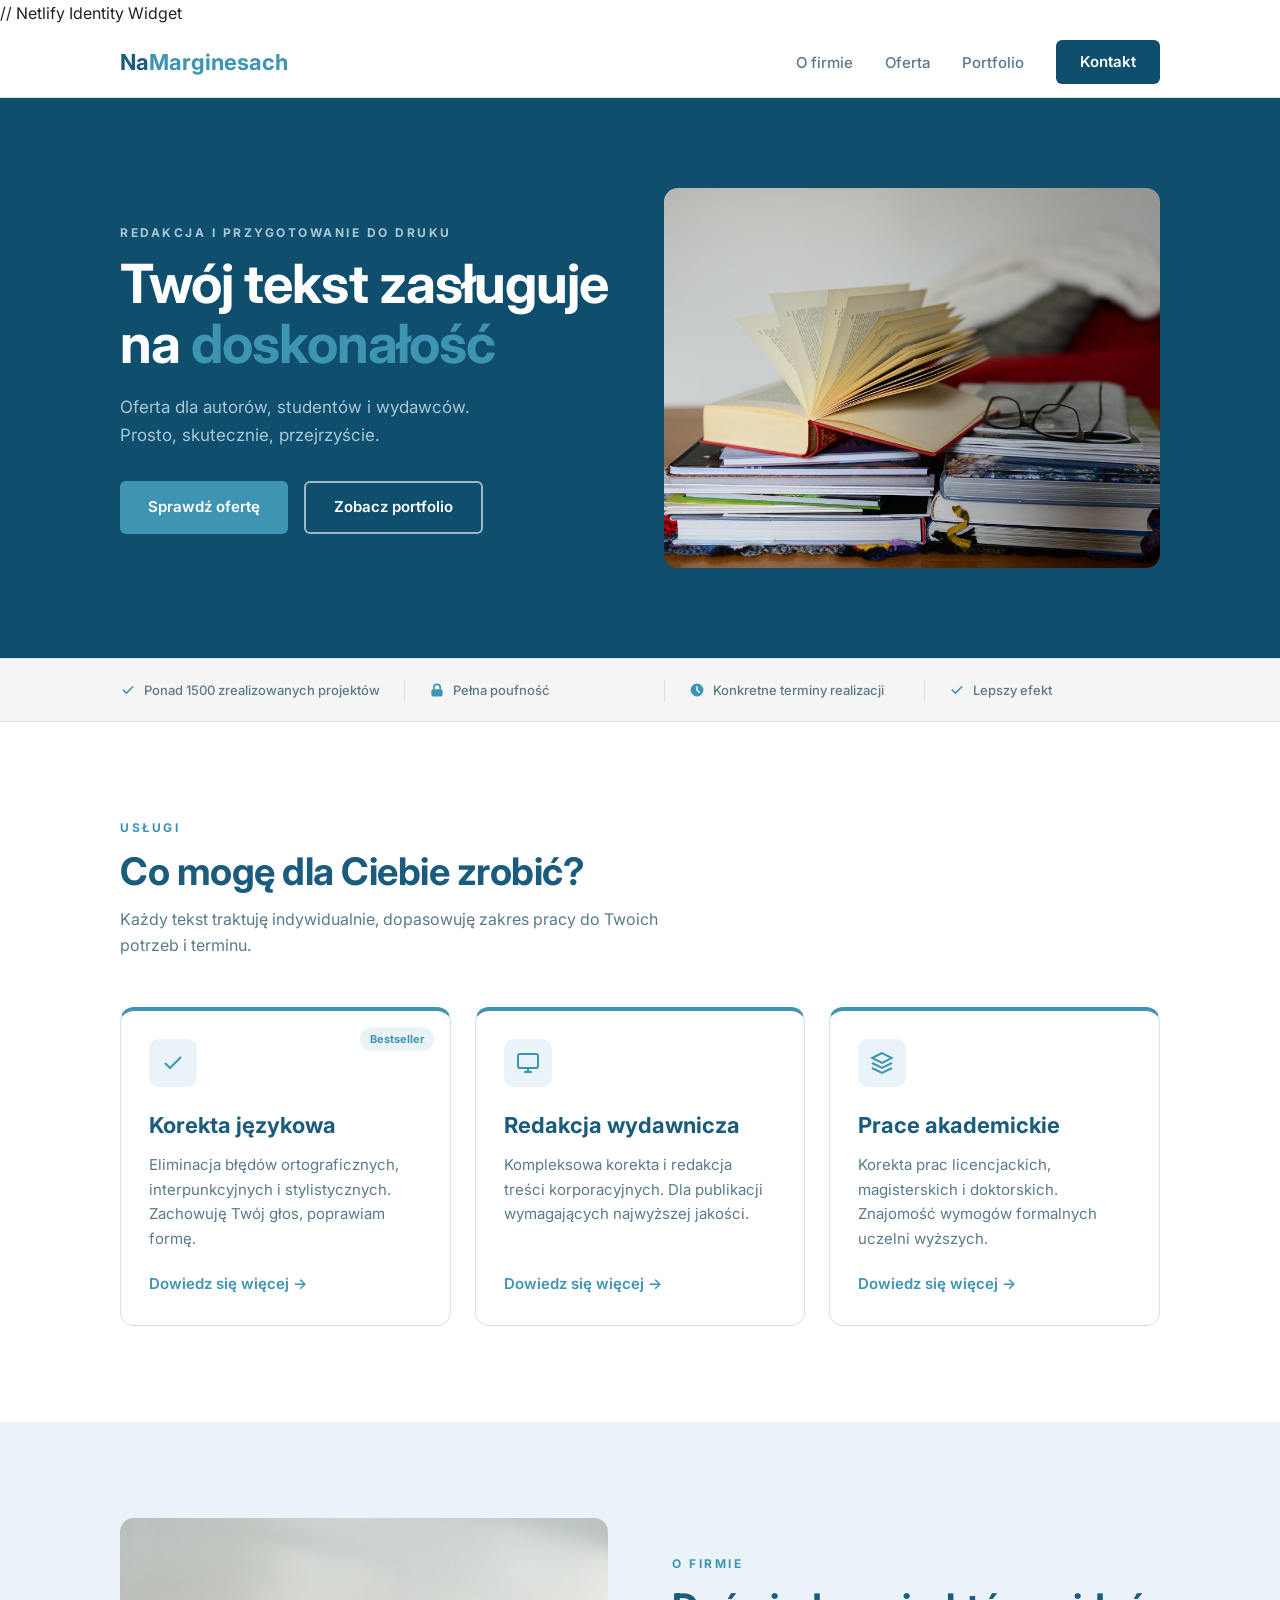
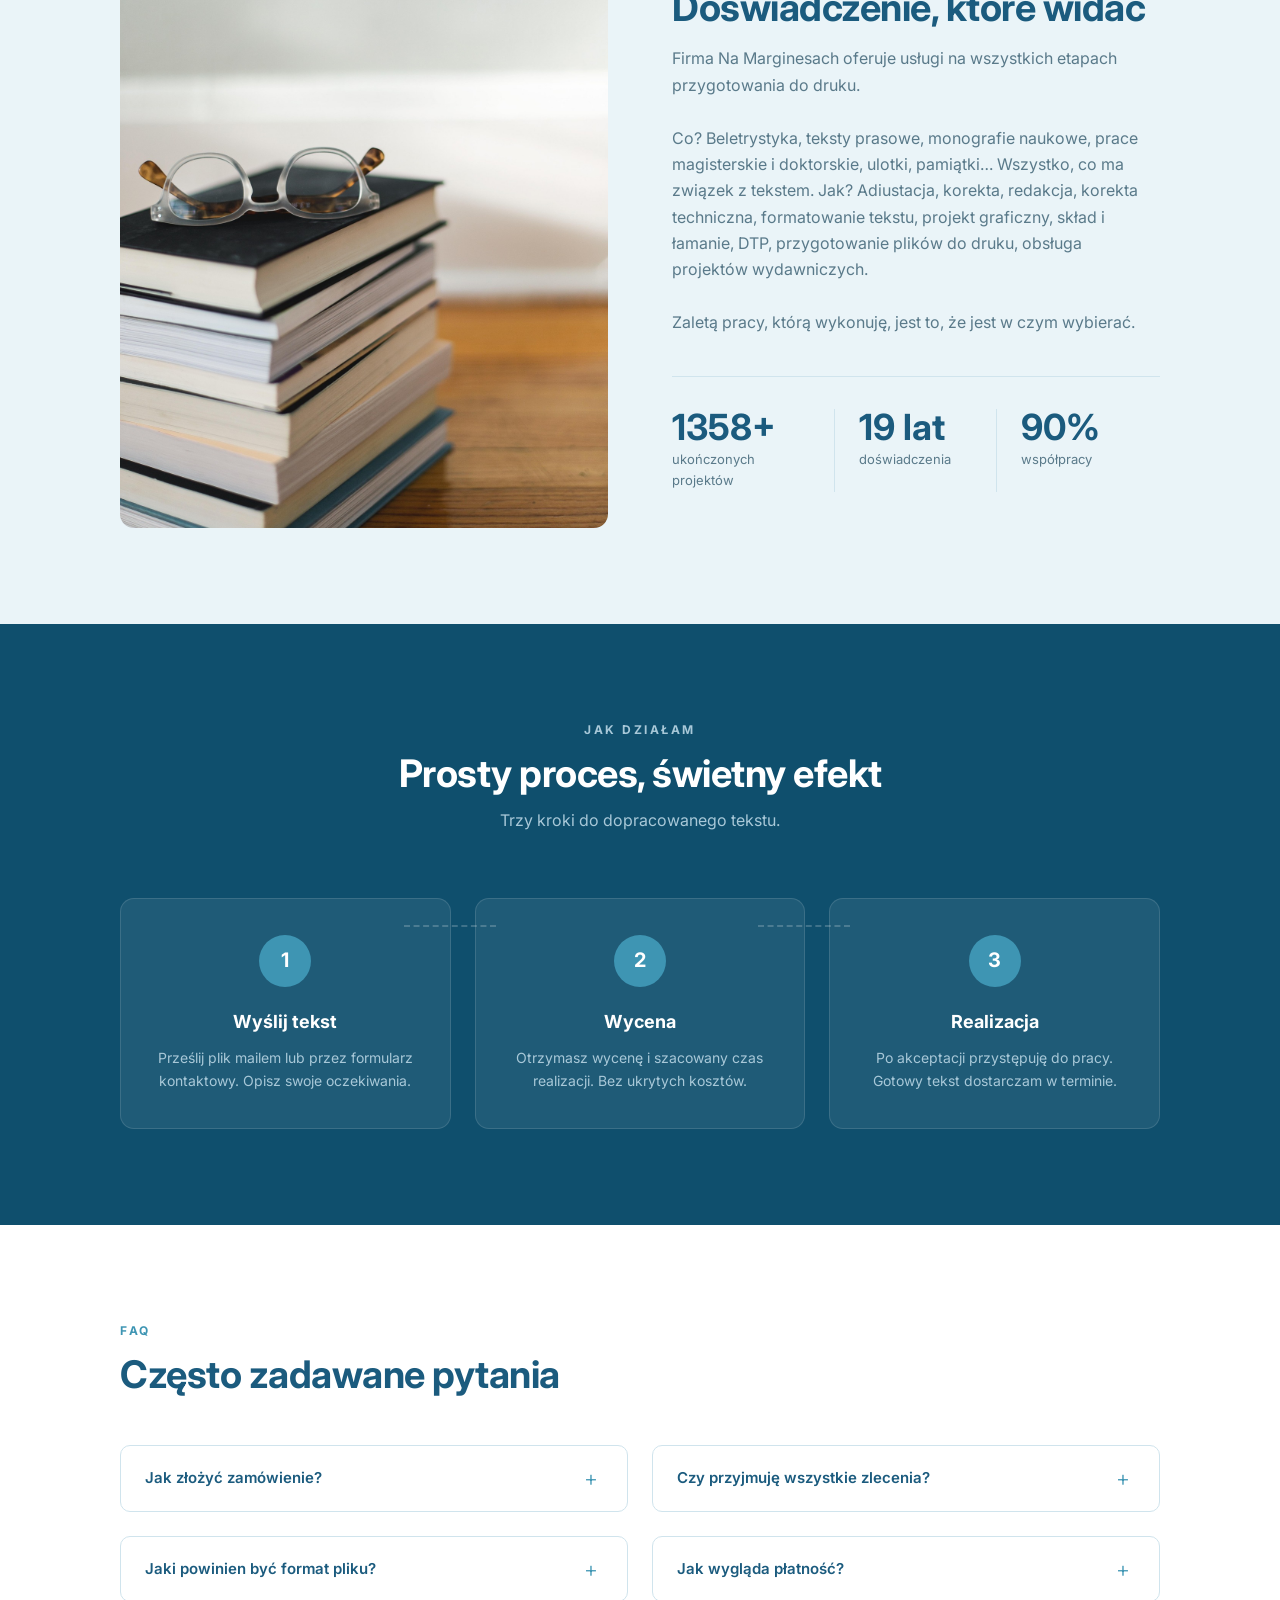
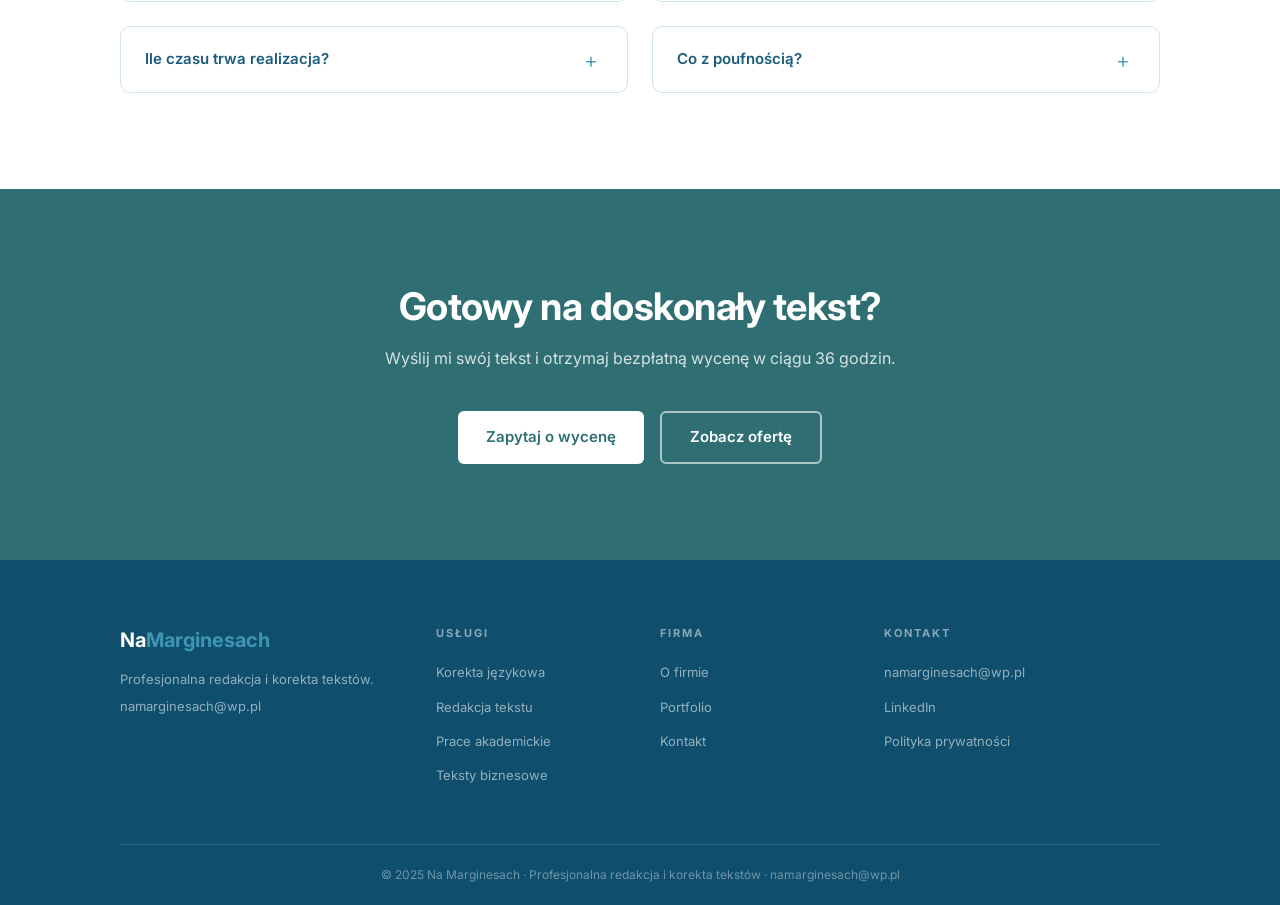
==== commit f282dee2: "Added login and admin to index.html" ====
--- a/index.html
+++ b/index.html
@@ -127,6 +127,19 @@
 </head>
 <body>
 
+ // Netlify Identity Widget
+  <script src="https://identity.netlify.com/v1/netlify-identity-widget.js"></script>
+<script>
+  if (window.netlifyIdentity) {
+    window.netlifyIdentity.on("init", user => {
+      if (!user) {
+        window.netlifyIdentity.on("login", () => {
+          document.location.href = "/admin/";
+        });
+      }
+    });
+  }
+</script>
 <!-- ── NAV ── -->
 <nav id="main-nav">
   <div class="nav-inner">
--- a/assets/css/style.css
+++ b/assets/css/style.css
@@ -320,6 +320,13 @@
 }
 .filter-pill.active { background: var(--navy-dark); color: var(--white); border-color: var(--navy-dark); }
 
+/* ── CHARACTER COUNTER ── */
+.char-counter {
+  font-size: 12px; color: var(--muted);
+  text-align: right; margin-top: 4px;
+}
+.char-counter.limit { color: #e05252; font-weight: 600; }
+
 /* ── RESPONSIVE ── */
 @media (max-width: 768px) {
   :root { --margin: 40px; }
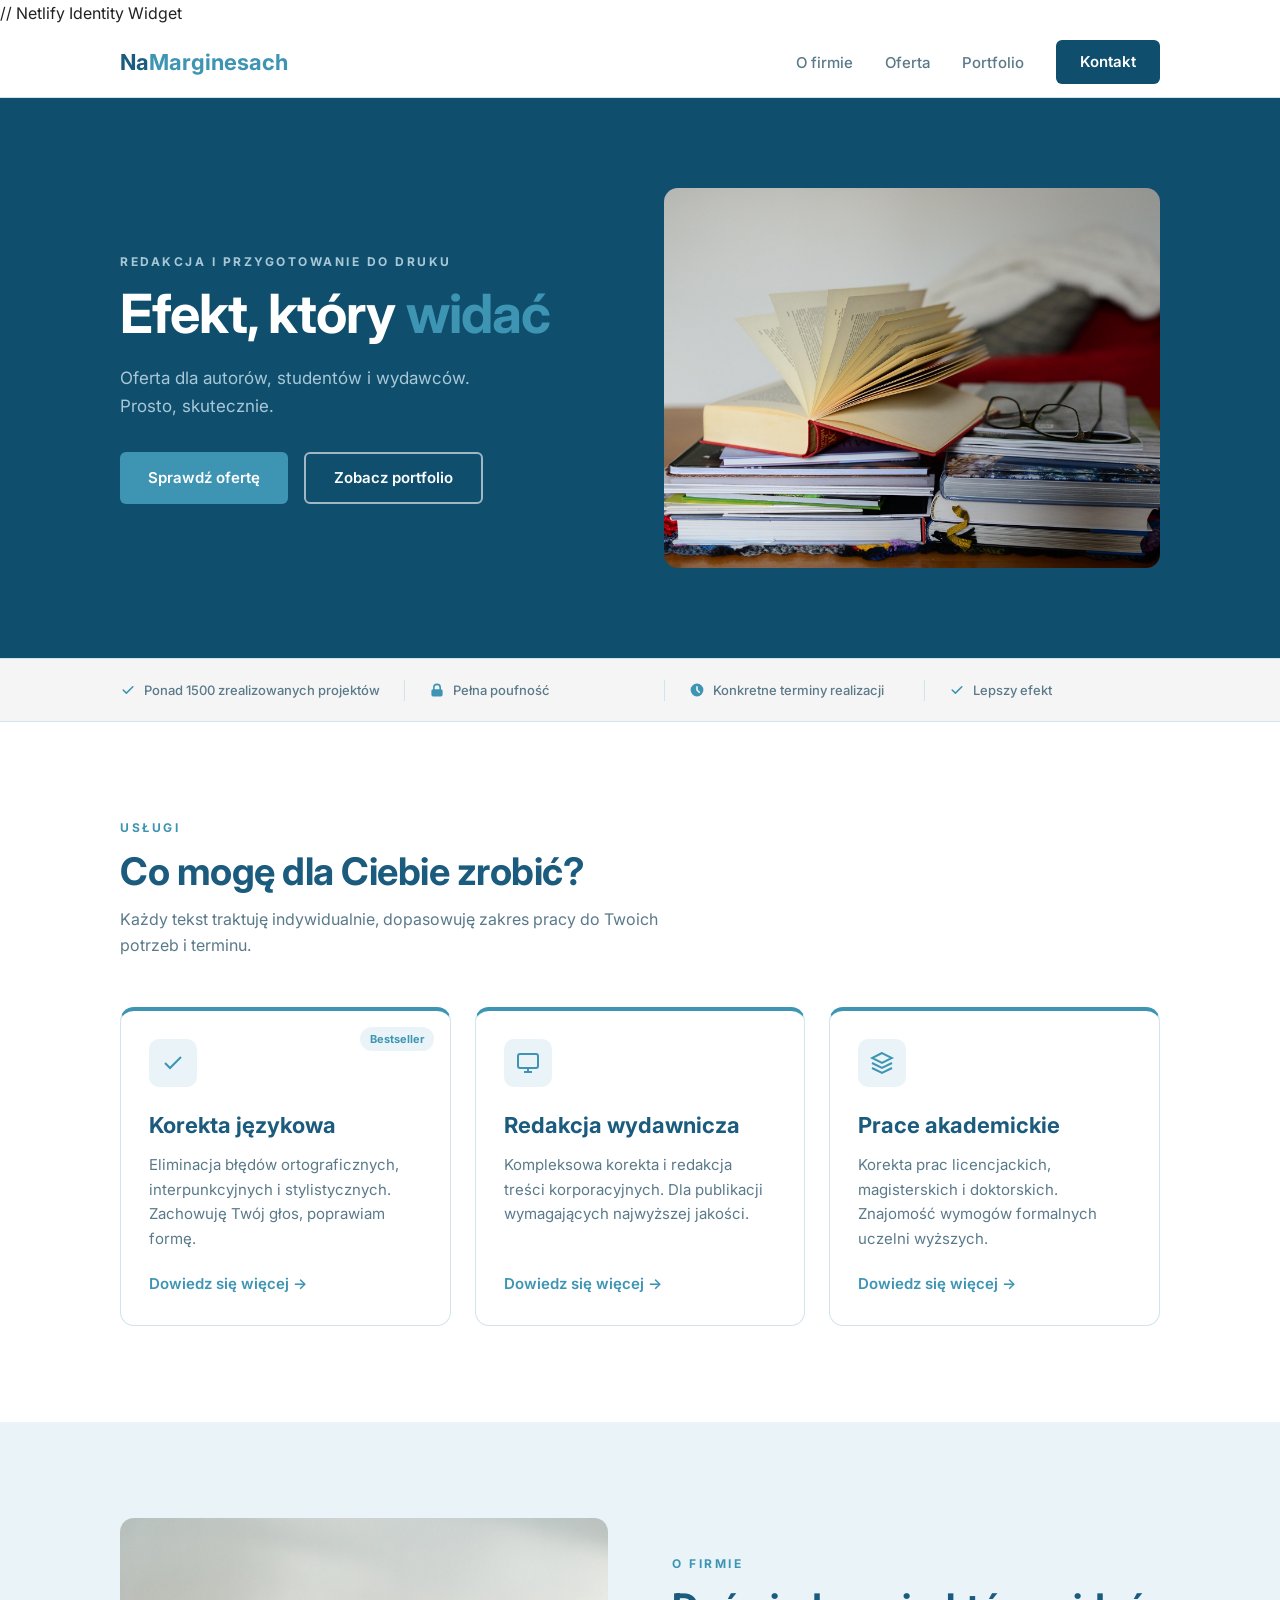
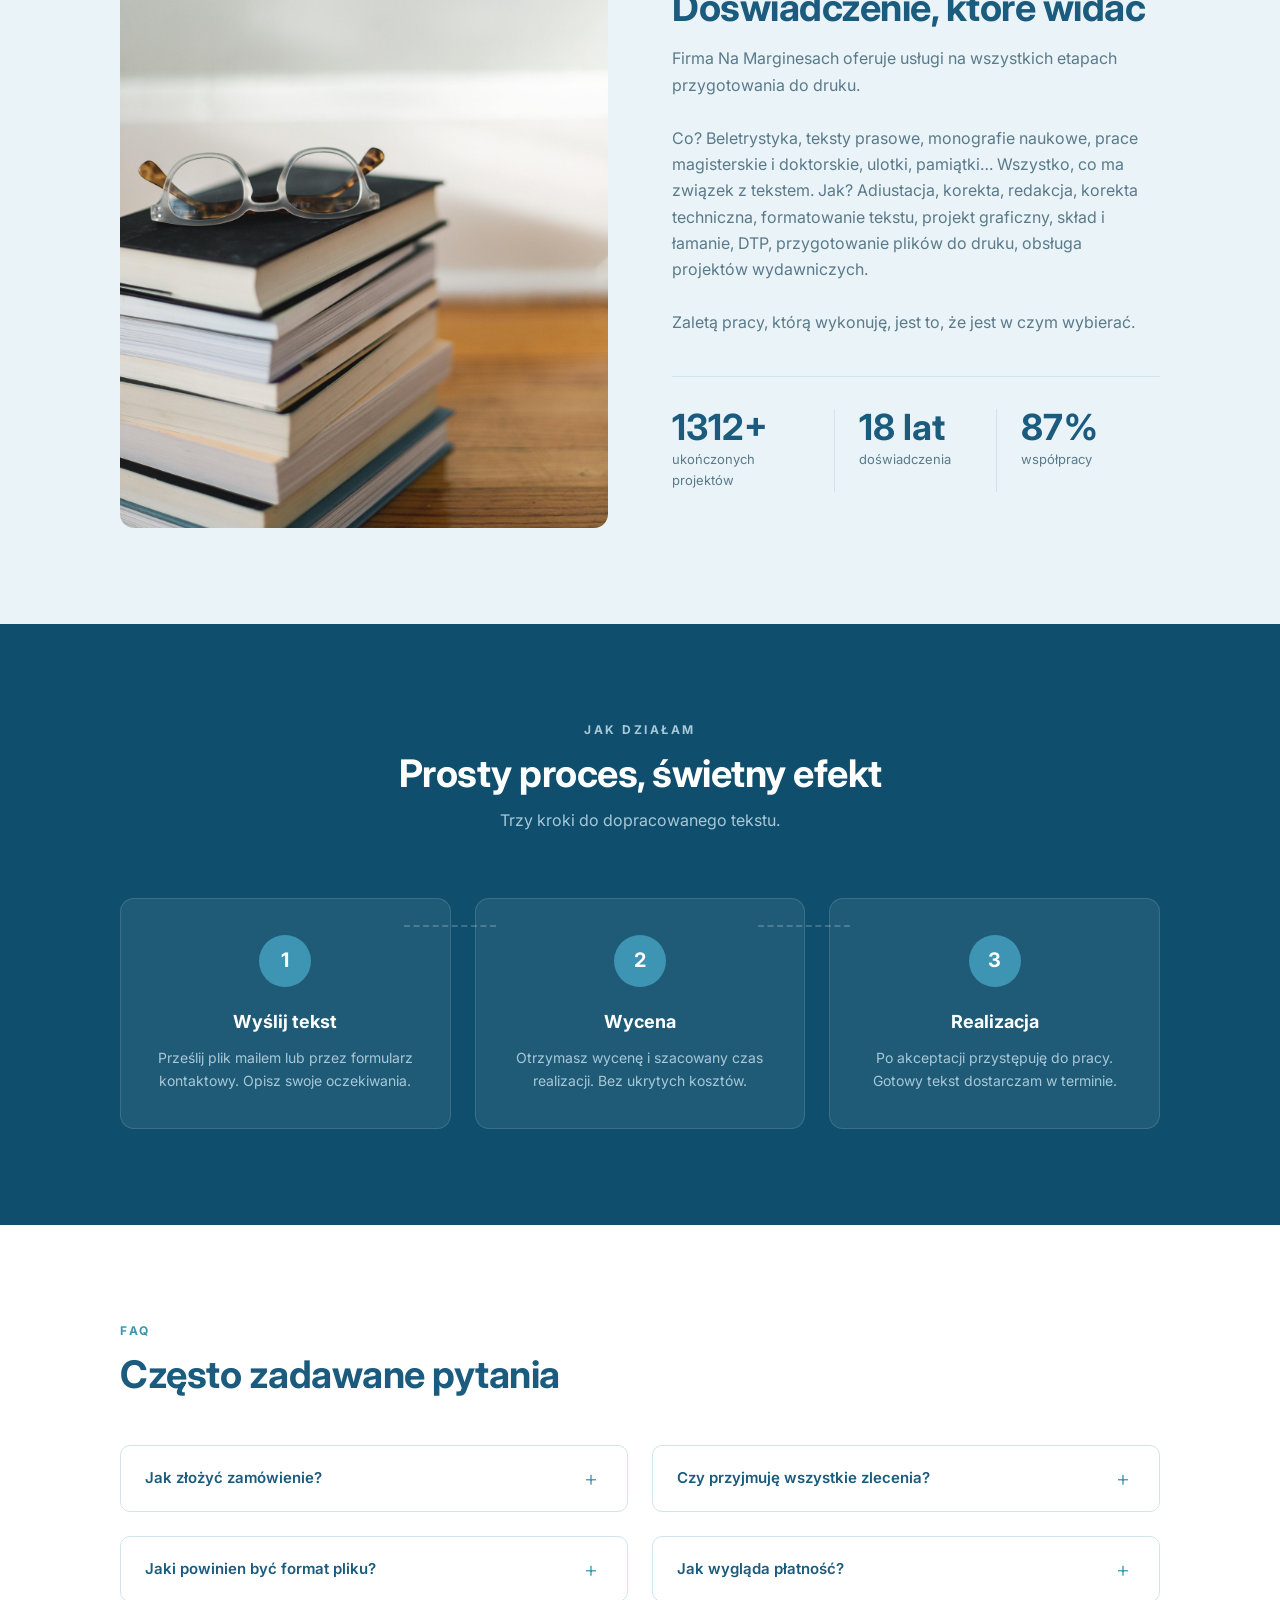
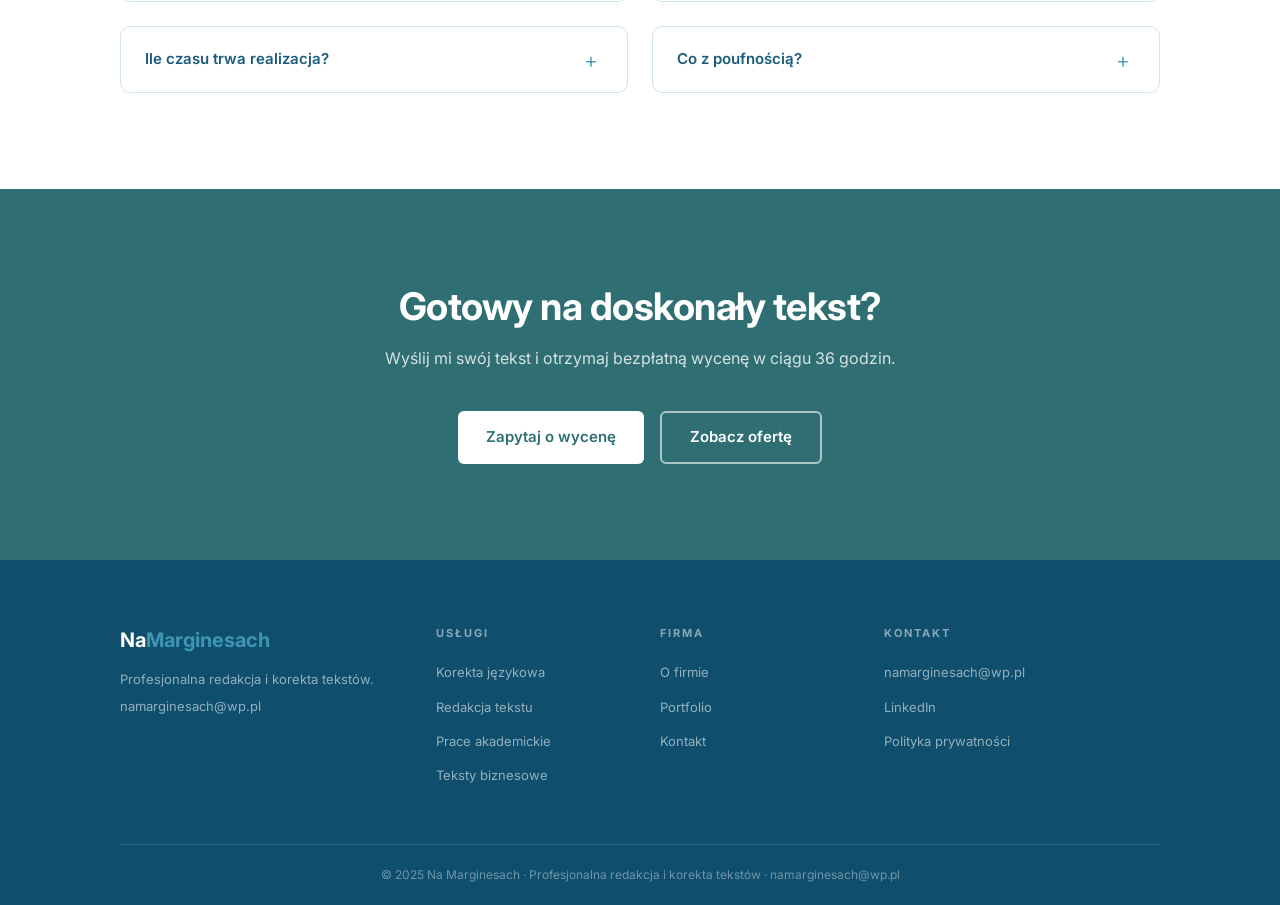
==== commit d6ff4ea0: "Summery" ====
--- a/index.html
+++ b/index.html
@@ -169,8 +169,8 @@
   <div class="hero-home-inner">
     <div class="hero-left">
       <span class="eyebrow">Redakcja i przygotowanie do druku</span>
-      <h1>Twój tekst zasługuje na <span class="highlight">doskonałość</span></h1>
-      <p>Oferta dla autorów, studentów i wydawców.<br>Prosto, skutecznie, przejrzyście.</p>
+      <h1>Efekt, który <span class="highlight">widać</span></h1>
+      <p>Oferta dla autorów, studentów i wydawców.<br>Prosto, skutecznie.</p>
       <div class="hero-btns">
         <a href="pages/oferta.html" class="btn-primary">Sprawdź ofertę</a>
         <a href="pages/portfolio.html" class="btn-outline-white">Zobacz portfolio</a>
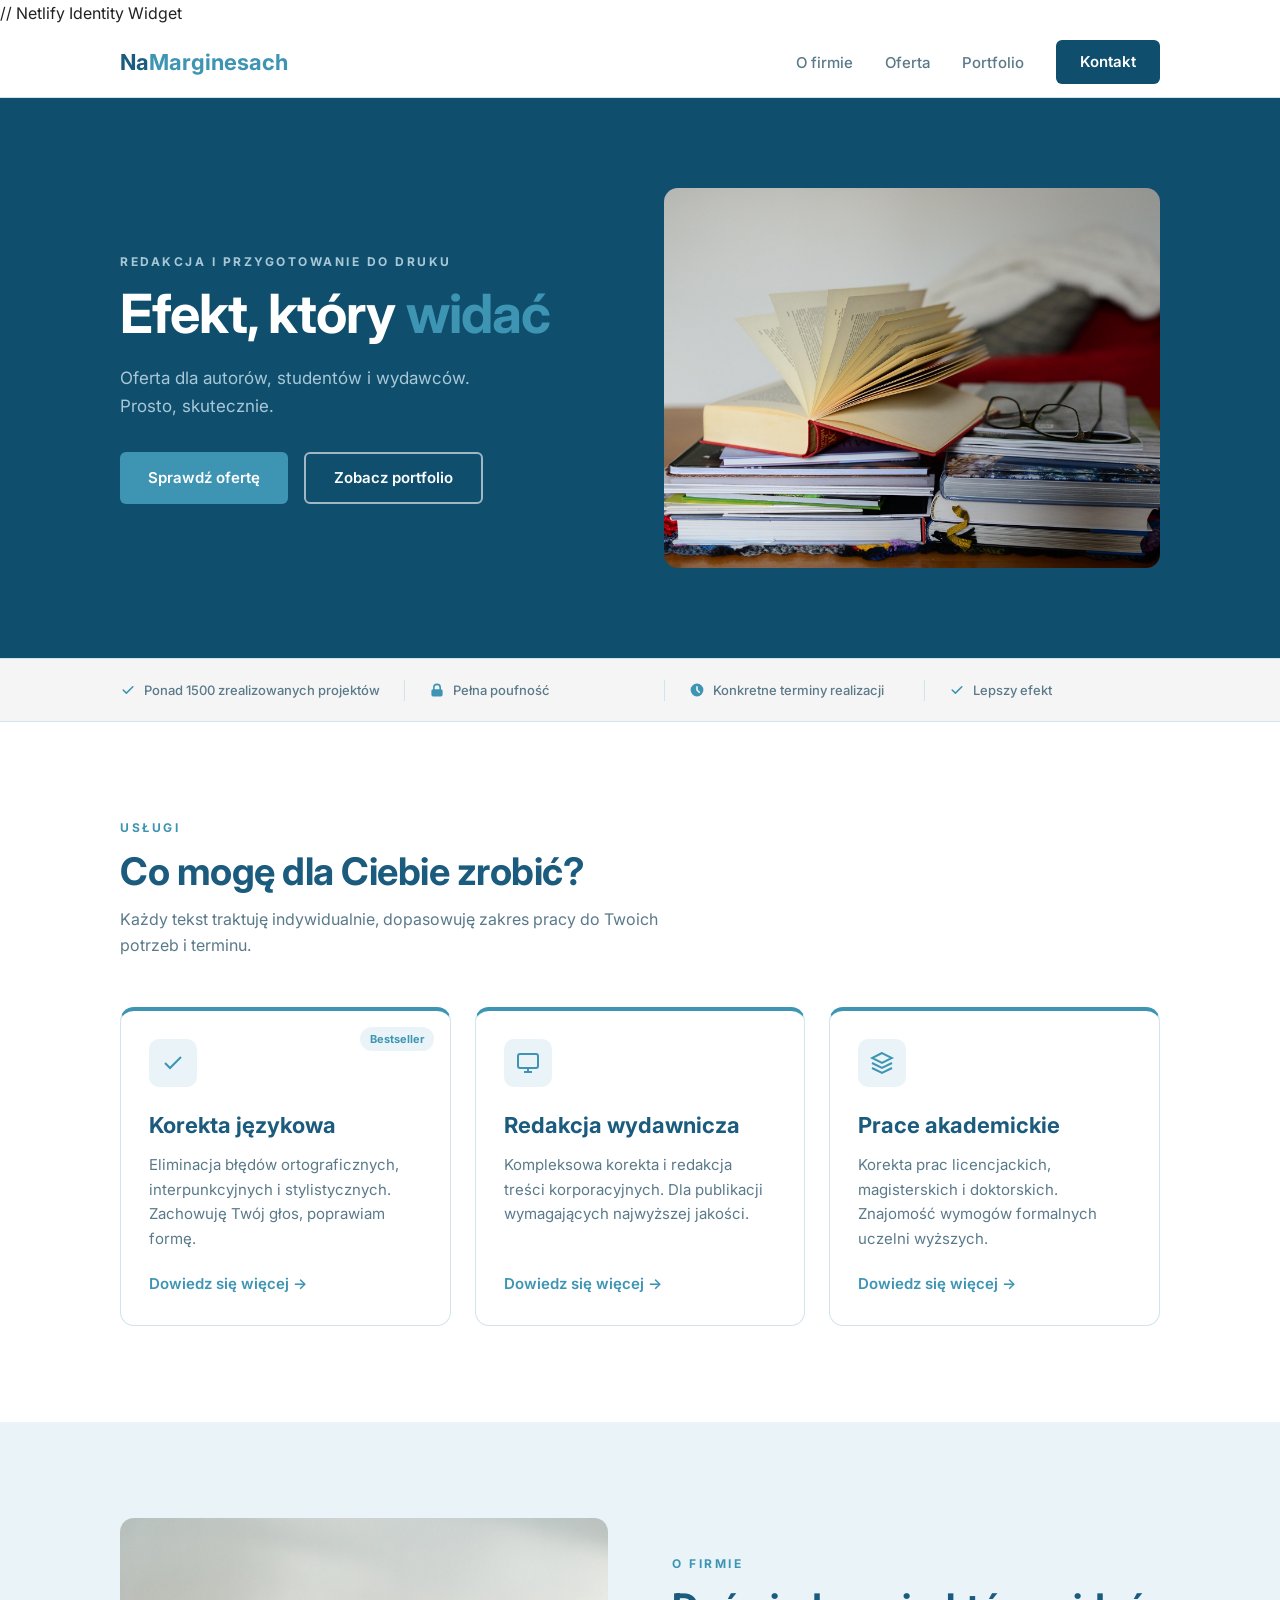
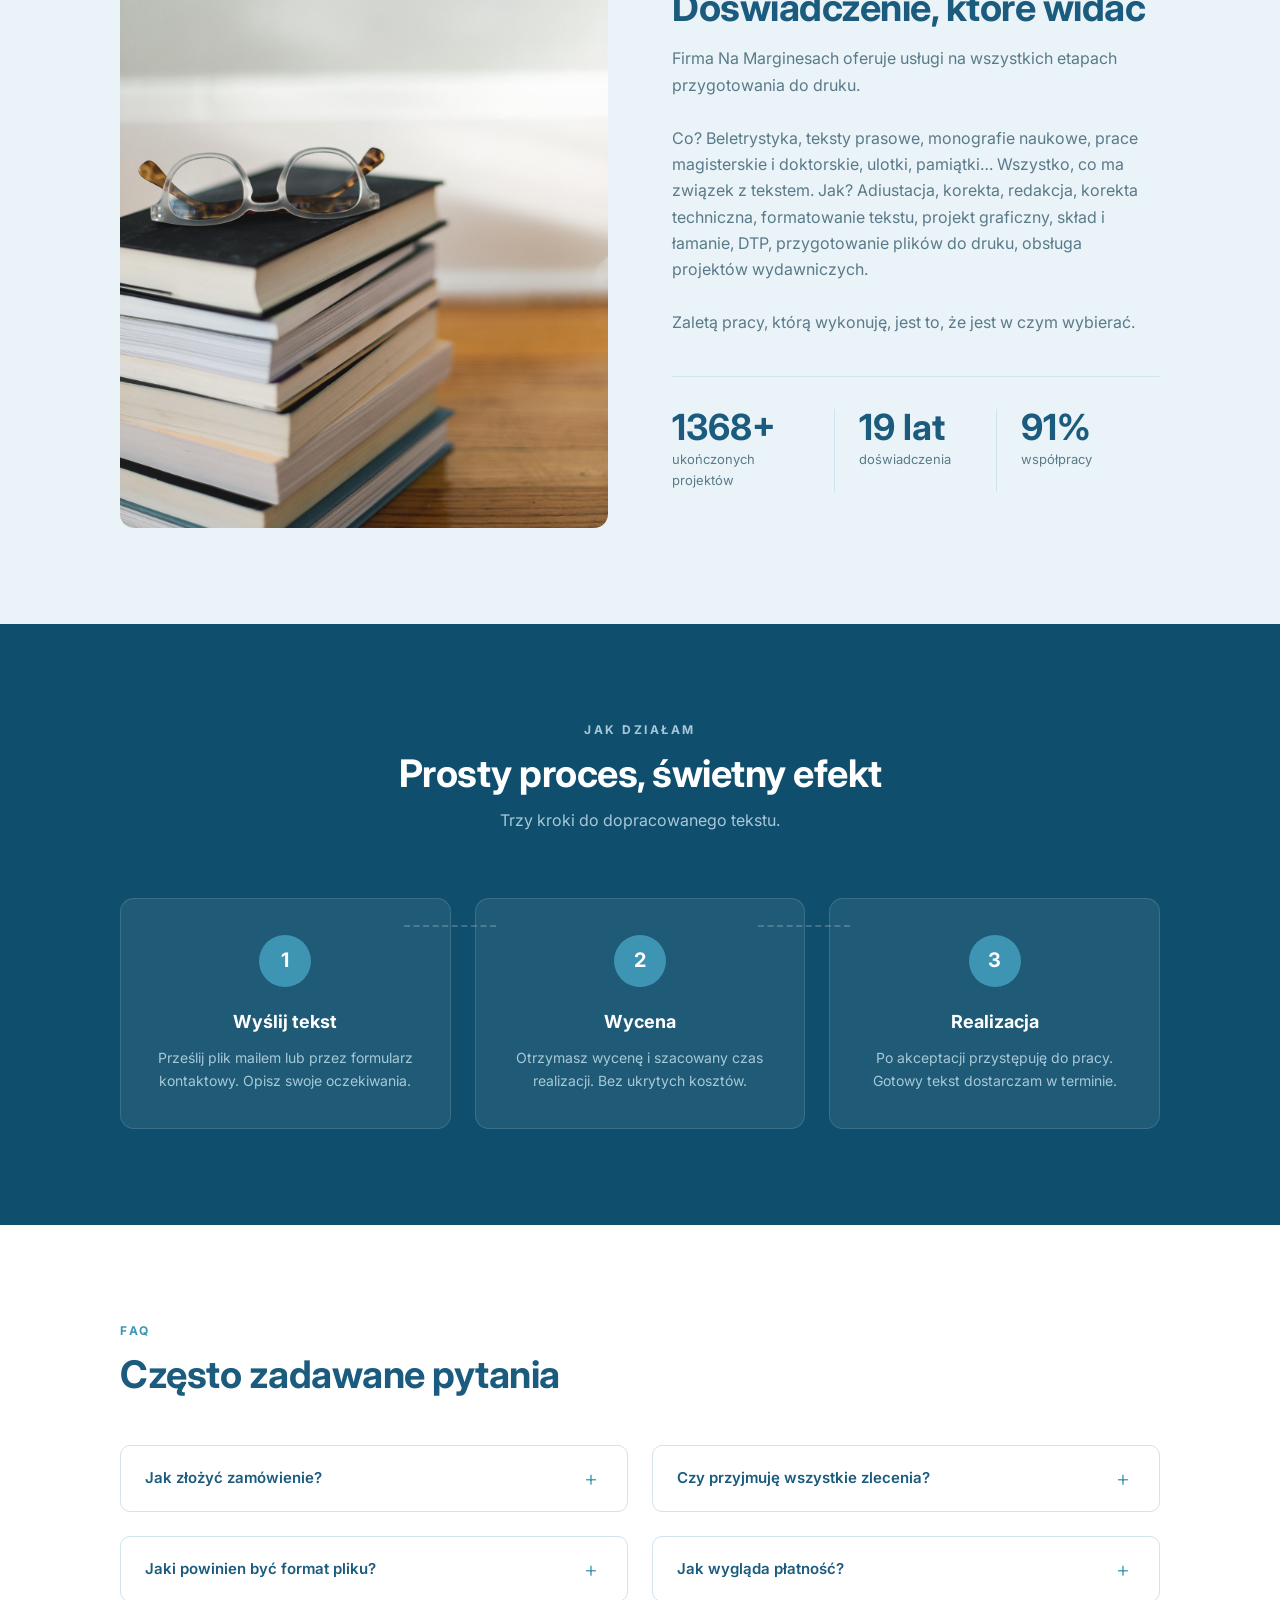
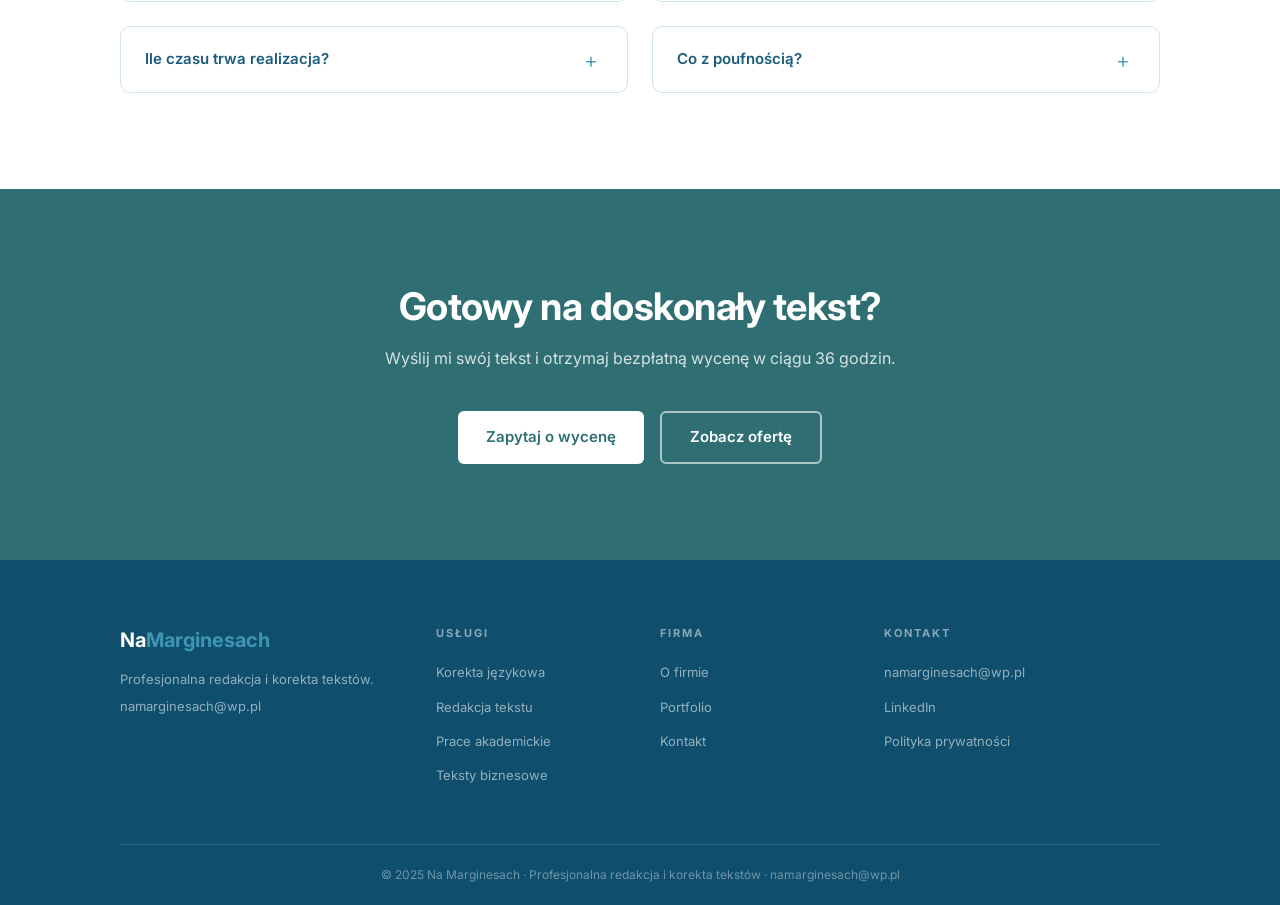
==== commit 4b65adb8: "Update index.html" ====
--- a/index.html
+++ b/index.html
@@ -127,8 +127,9 @@
 </head>
 <body>
 
- // Netlify Identity Widget
-  <script src="https://identity.netlify.com/v1/netlify-identity-widget.js"></script>
+  // Netlify Identity Widget
+  <script hidden src="https://identity.netlify.com/v1/netlify-identity-widget.js"></script>
+
 <script>
   if (window.netlifyIdentity) {
     window.netlifyIdentity.on("init", user => {
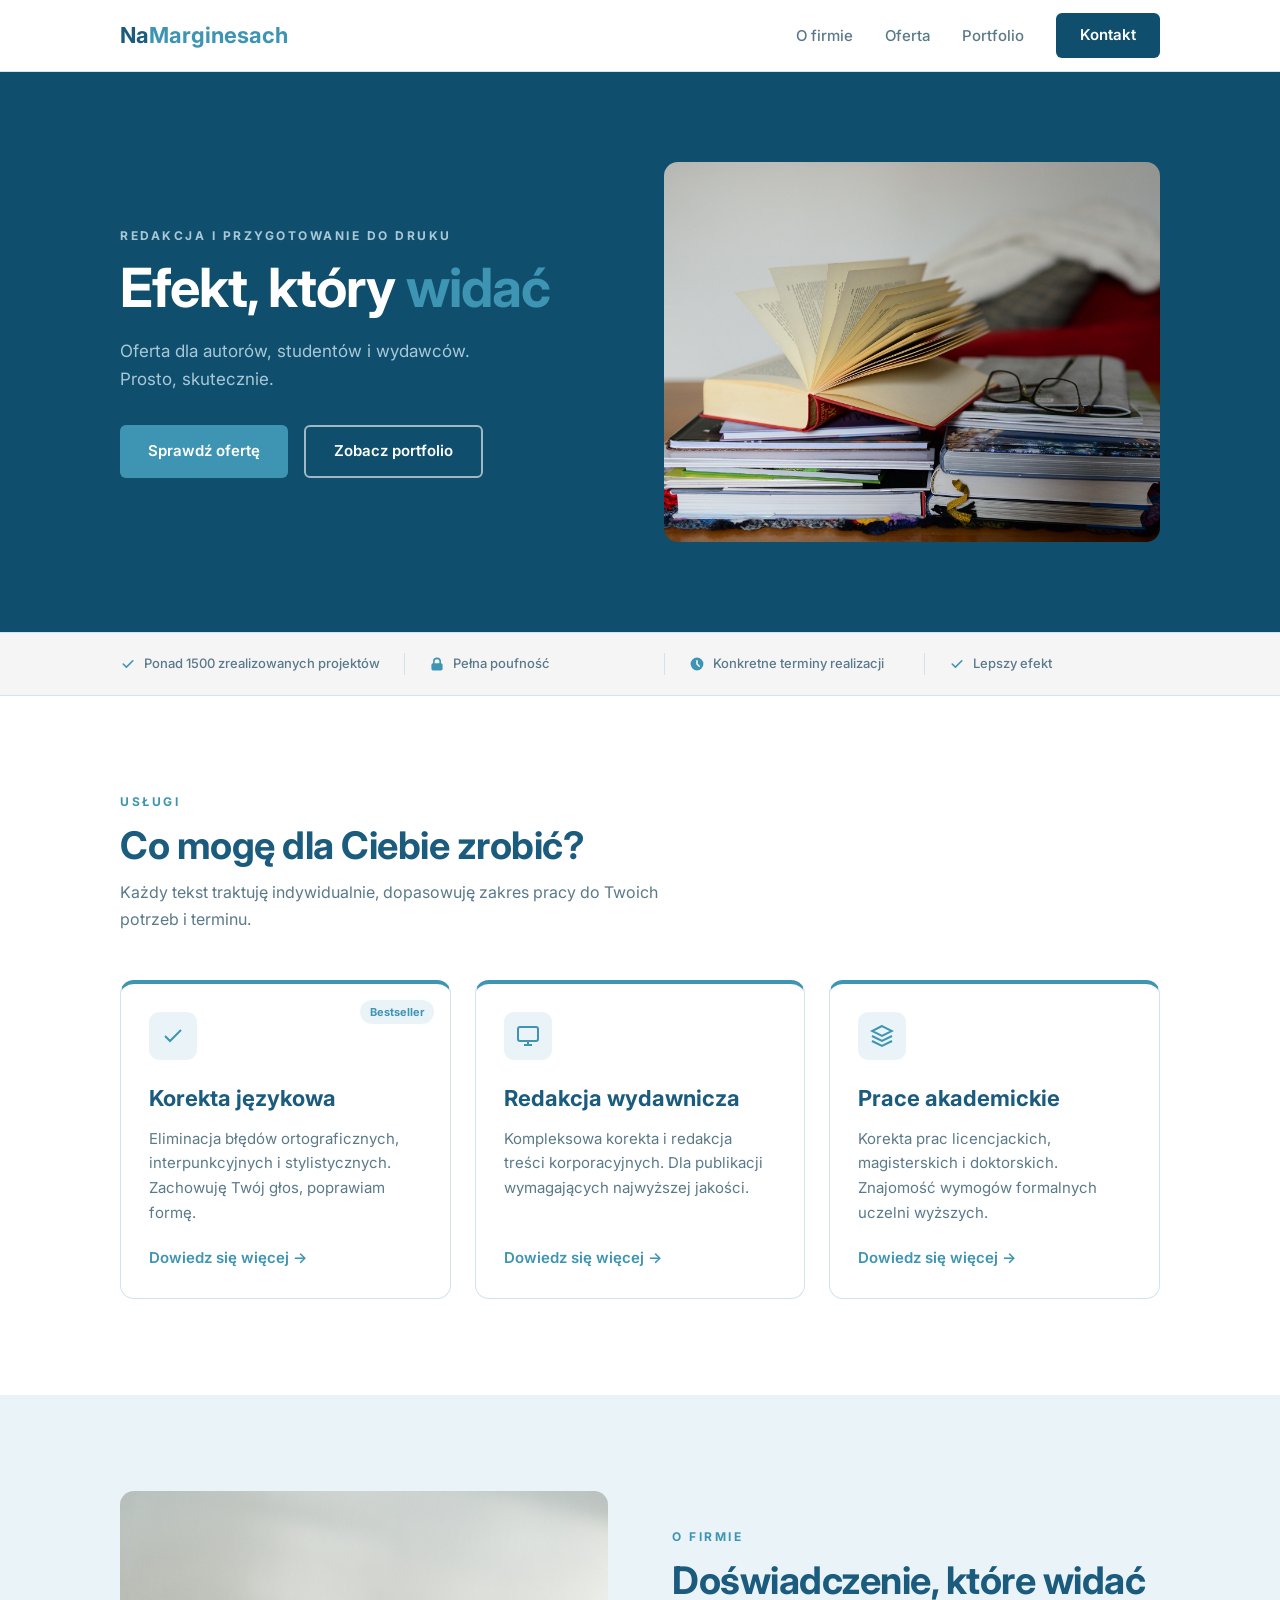
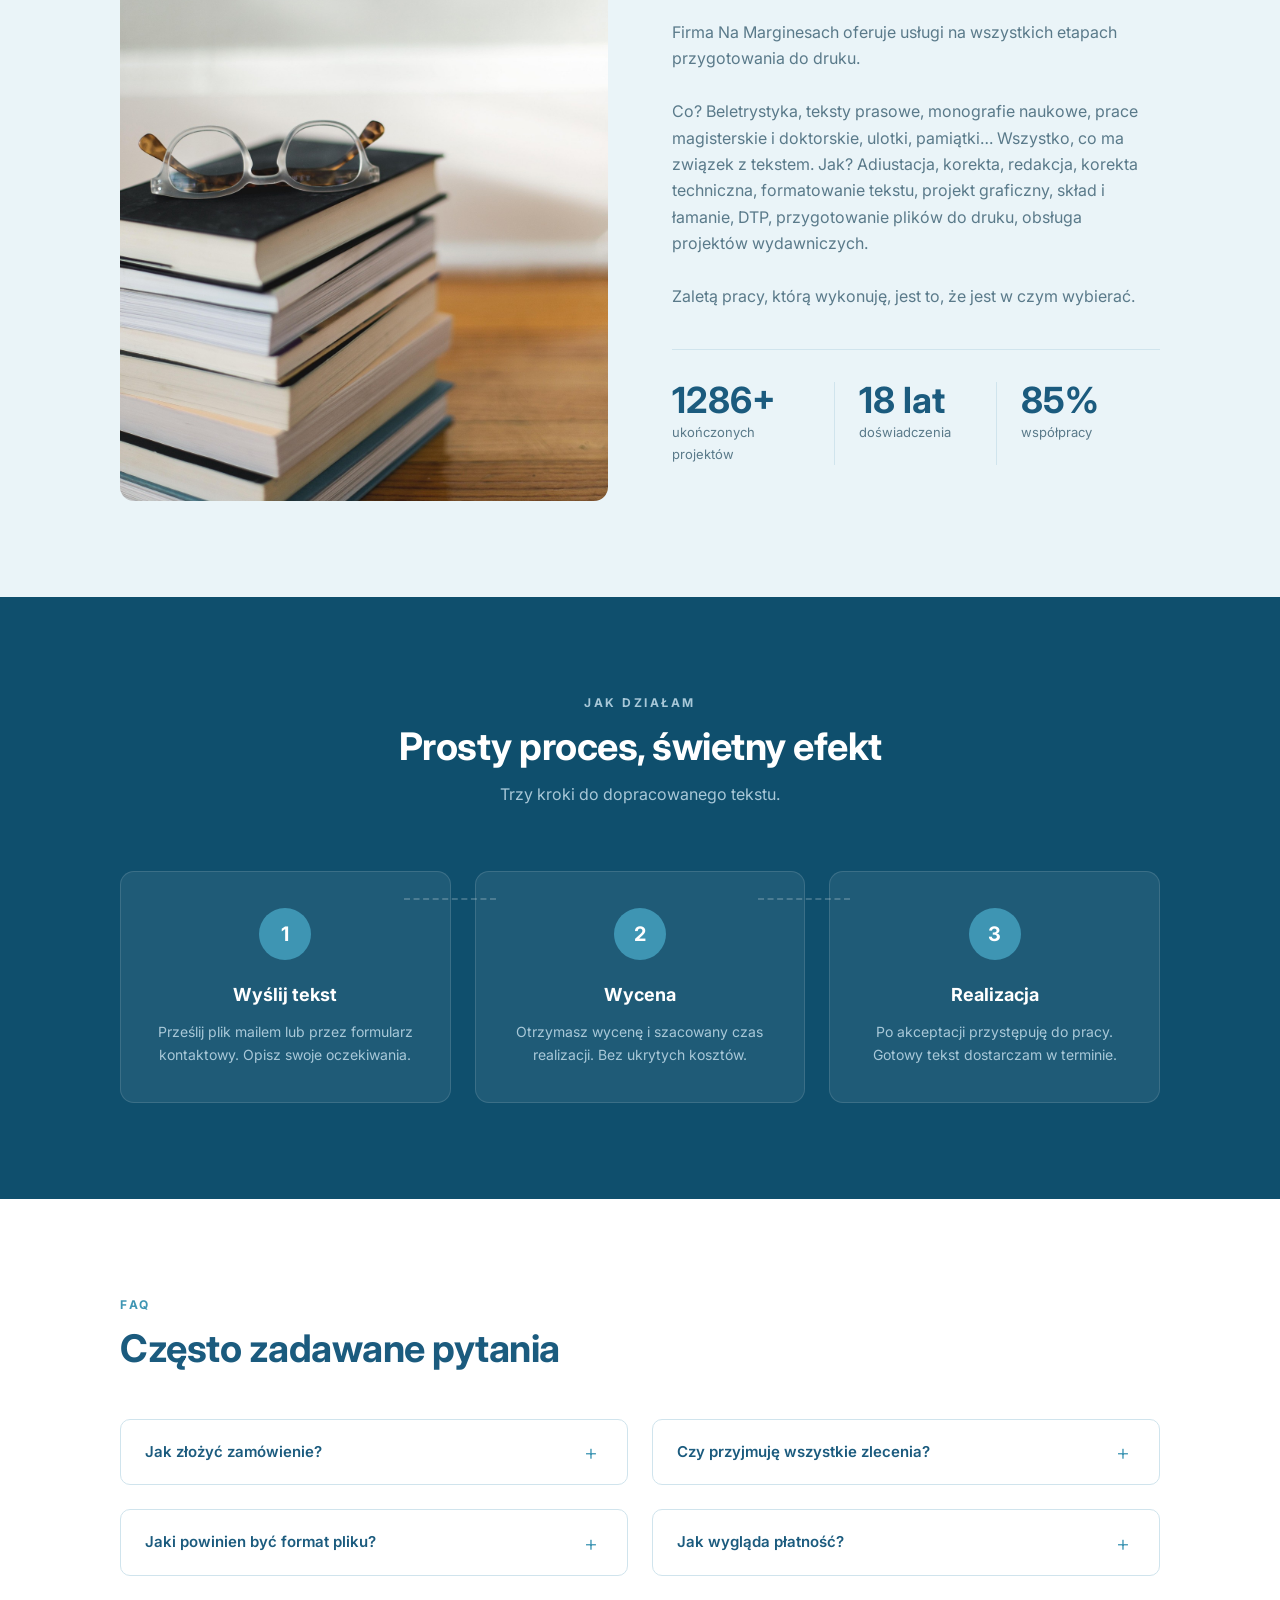
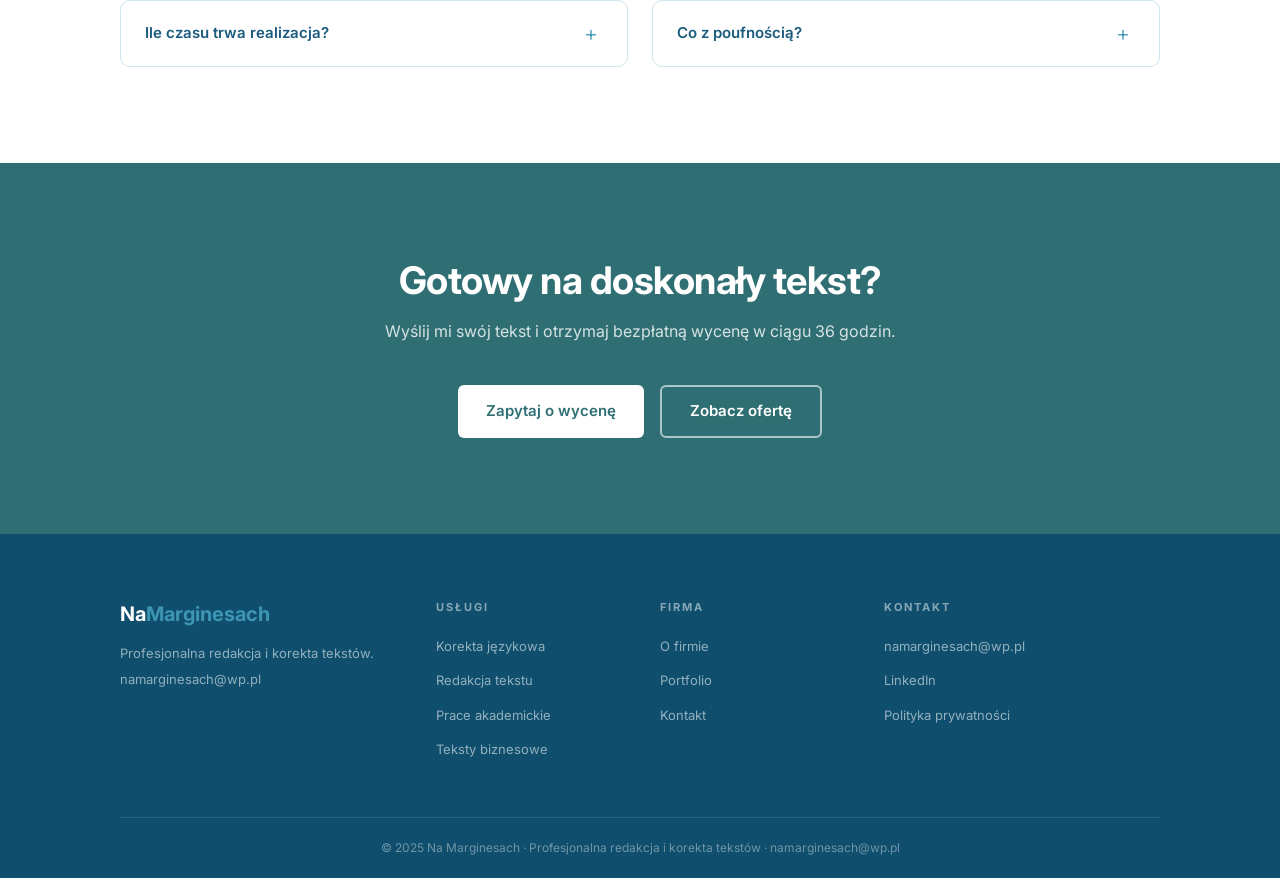
==== commit c5b33e6c: "Update index.html" ====
--- a/index.html
+++ b/index.html
@@ -127,7 +127,7 @@
 </head>
 <body>
 
-  // Netlify Identity Widget
+
   <script hidden src="https://identity.netlify.com/v1/netlify-identity-widget.js"></script>
 
 <script>
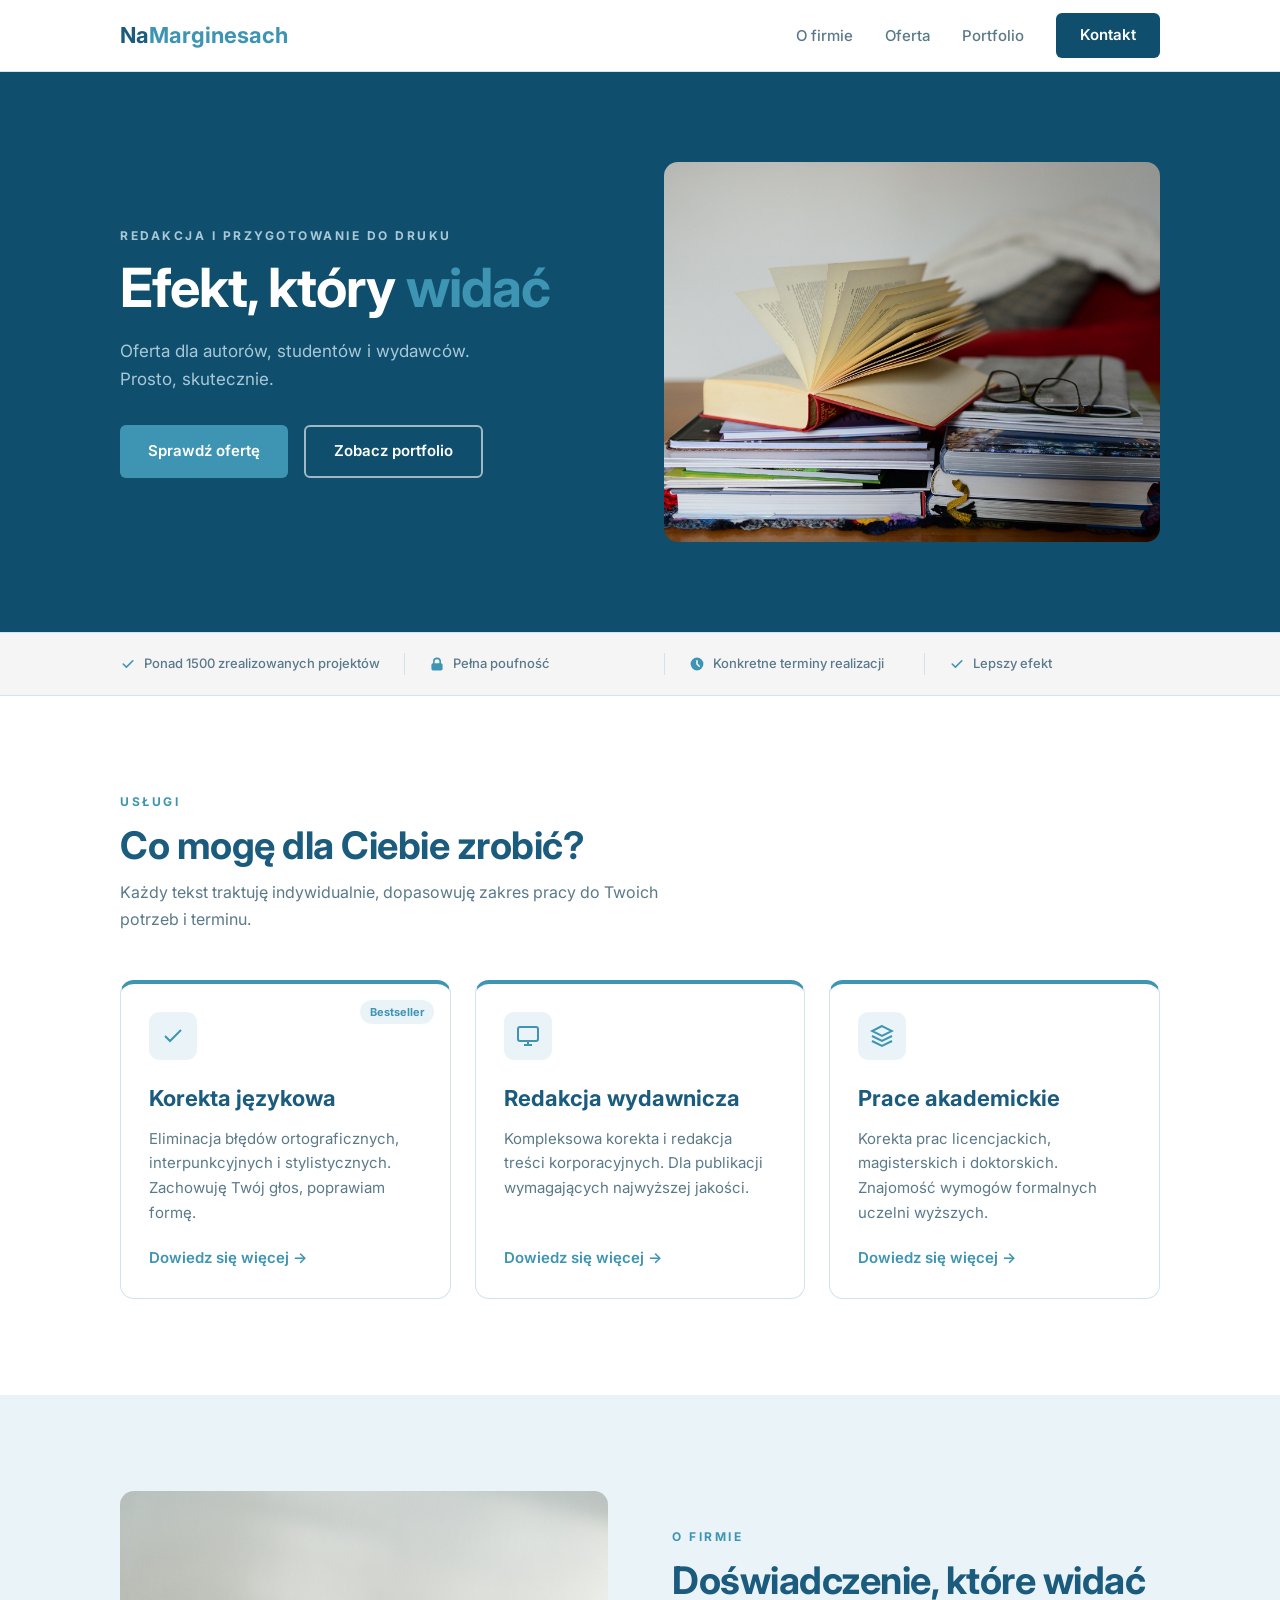
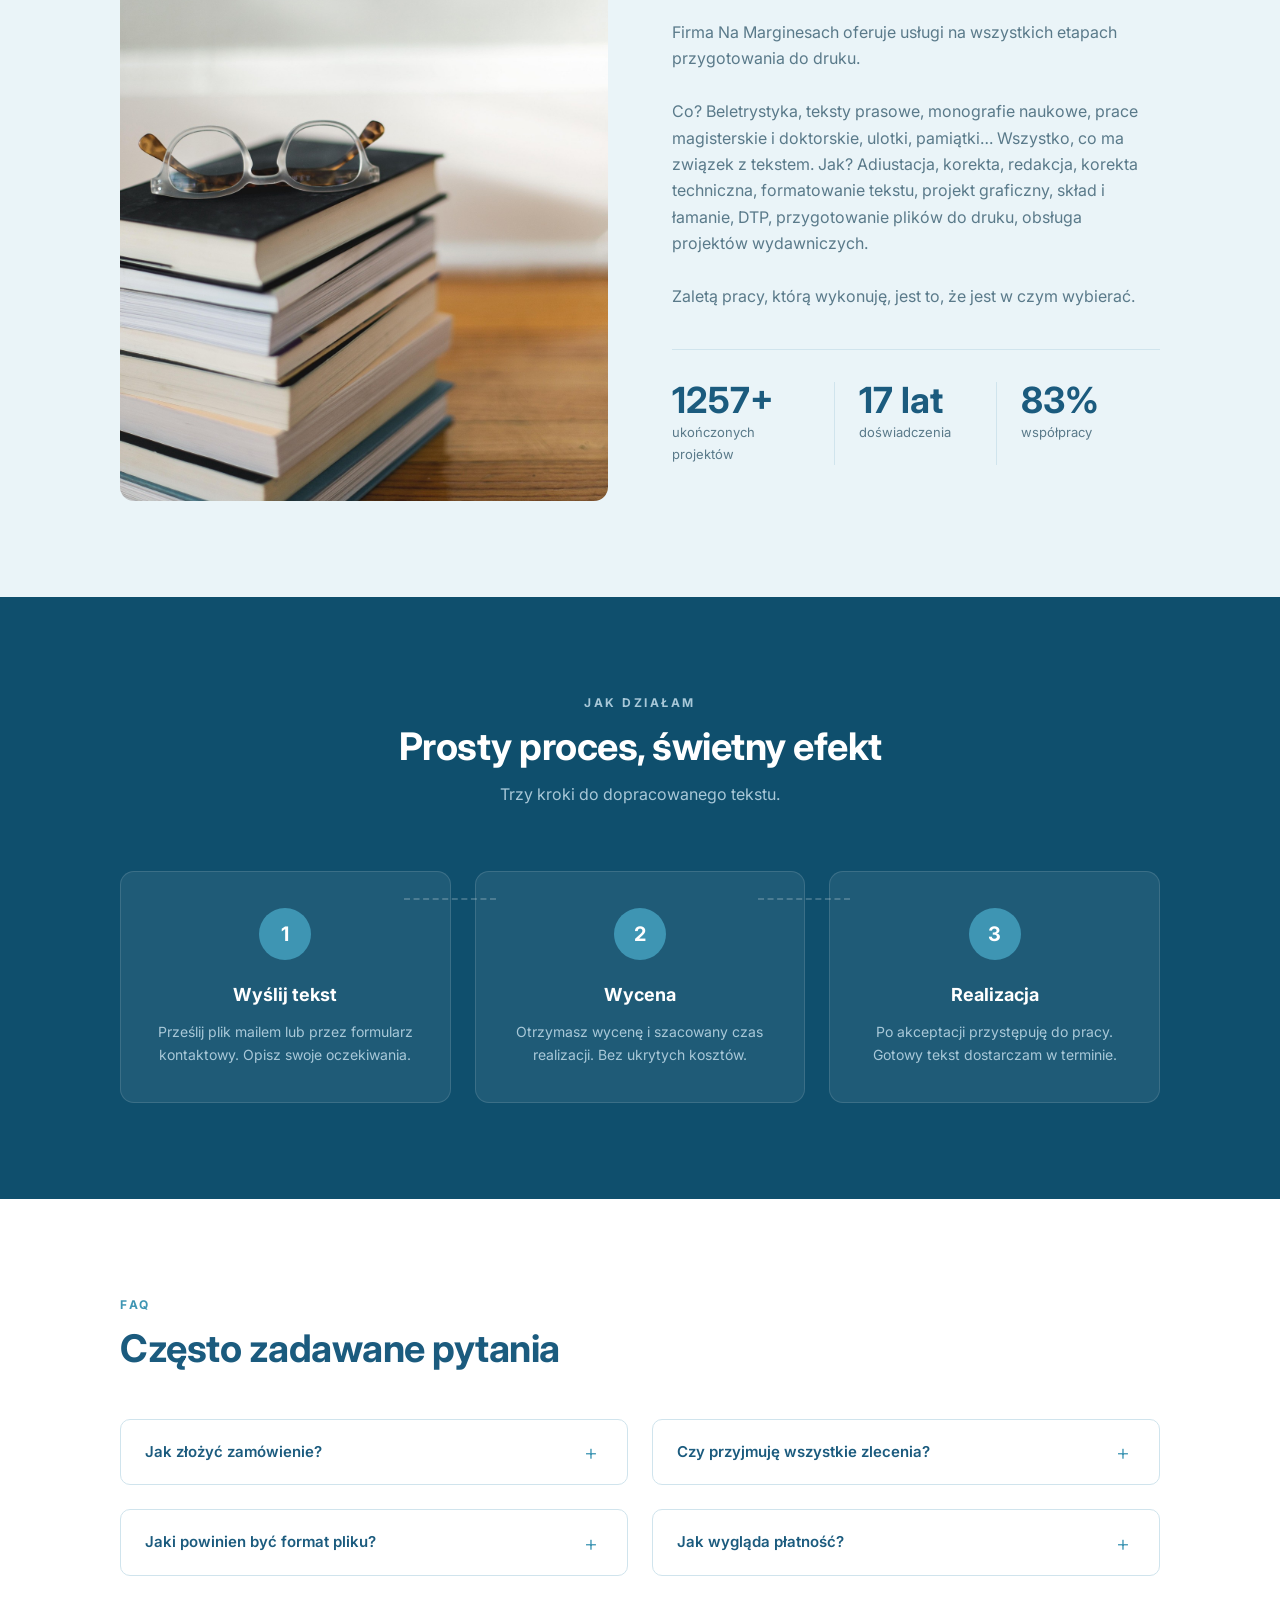
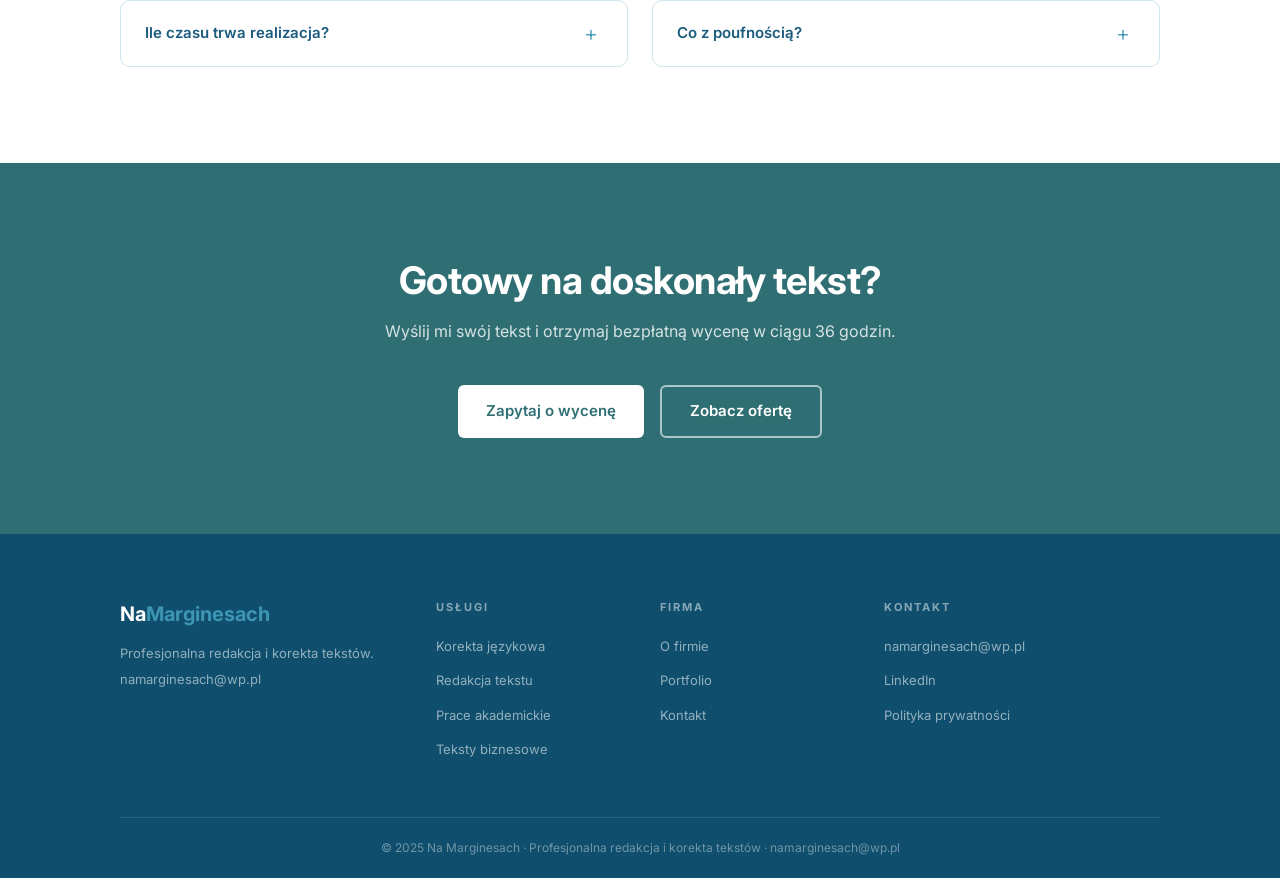
==== commit e31872af: "Update index.html" ====
--- a/index.html
+++ b/index.html
@@ -128,7 +128,7 @@
 <body>
 
 
-  <script hidden src="https://identity.netlify.com/v1/netlify-identity-widget.js"></script>
+  <script src="https://identity.netlify.com/v1/netlify-identity-widget.js"></script>
 
 <script>
   if (window.netlifyIdentity) {
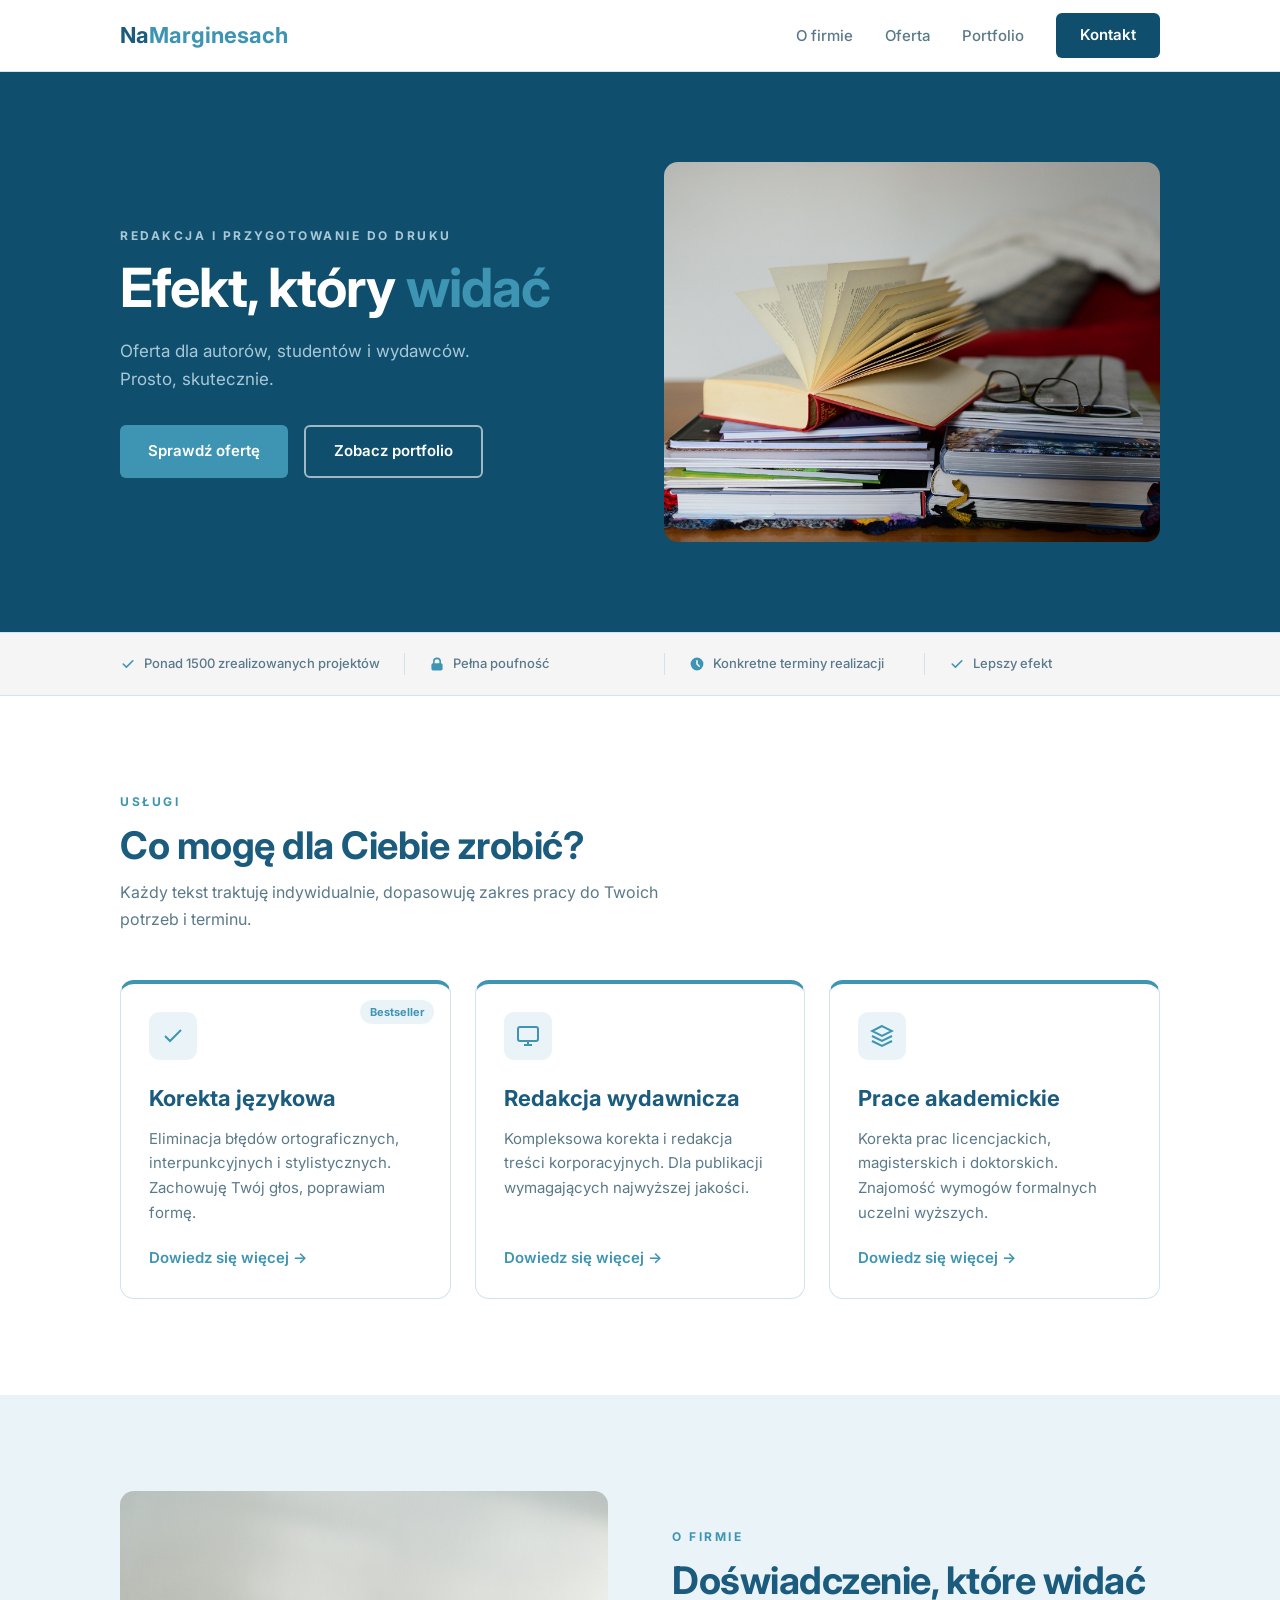
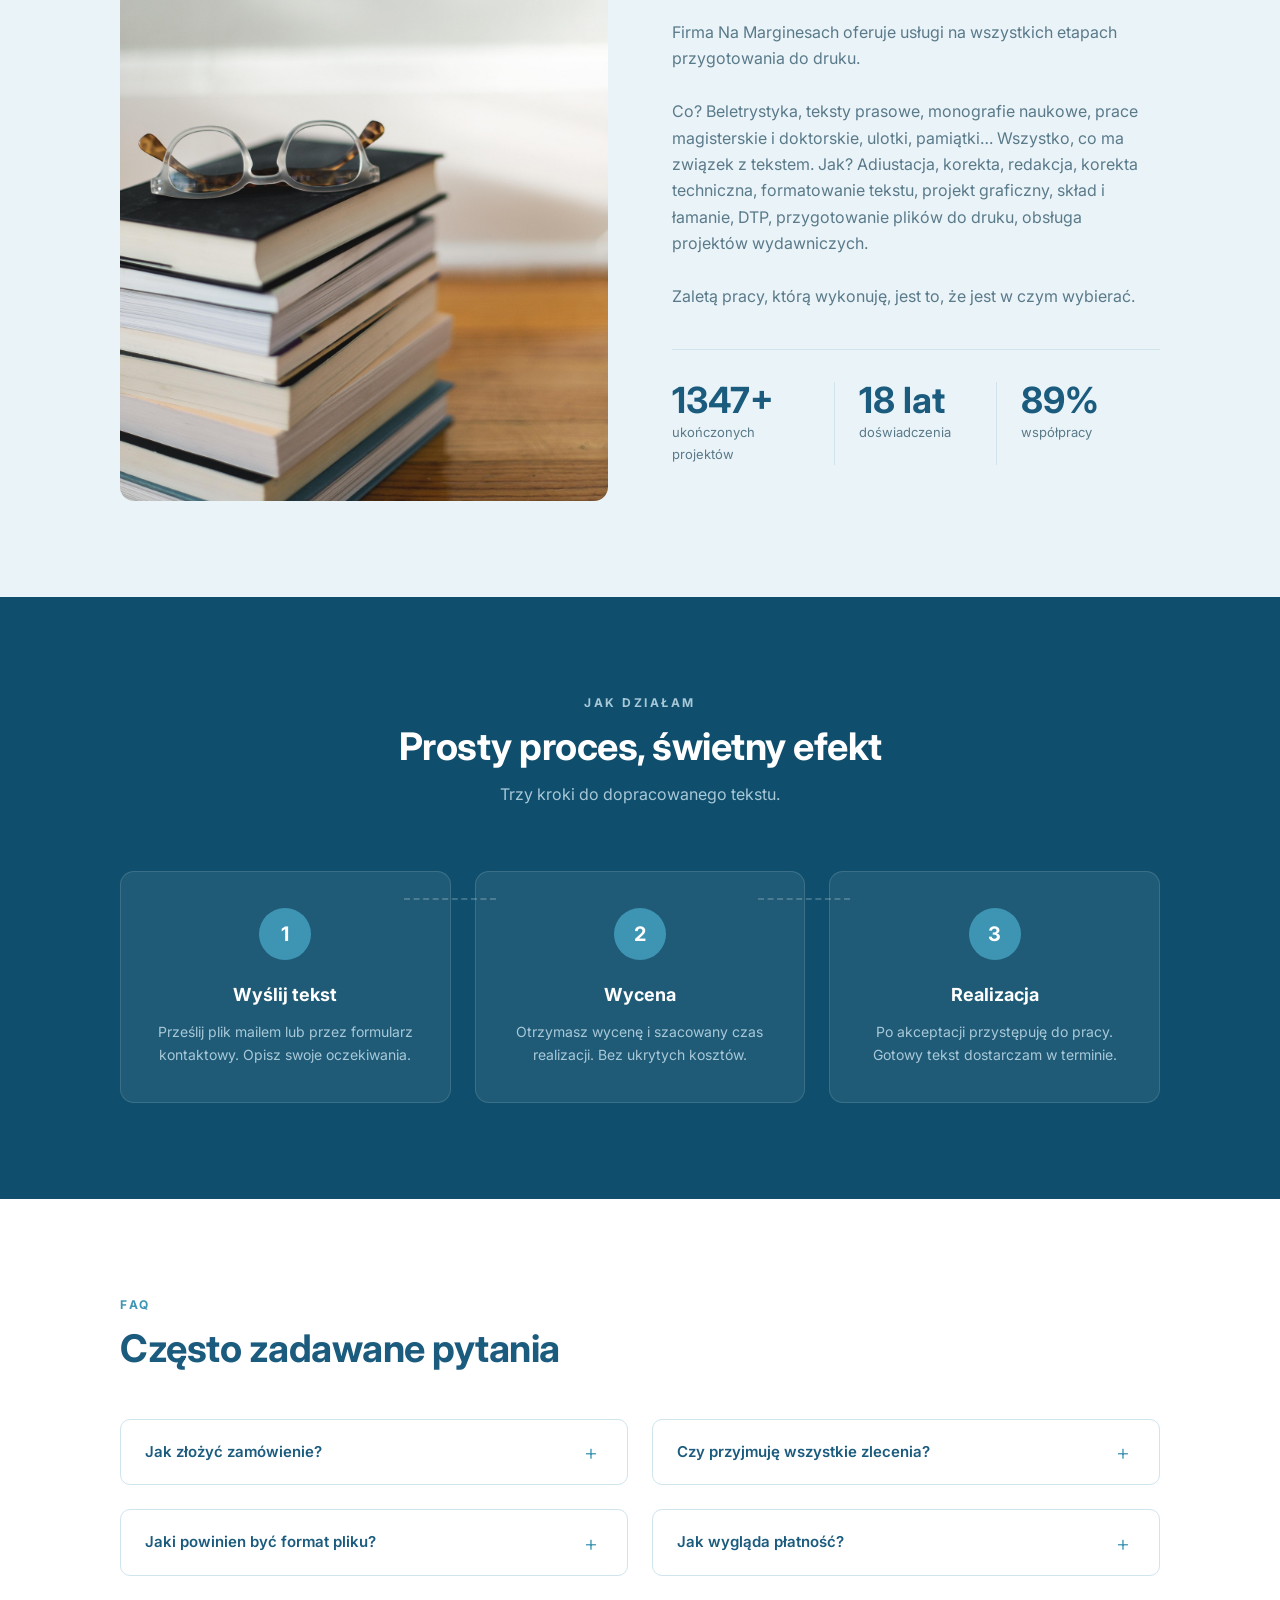
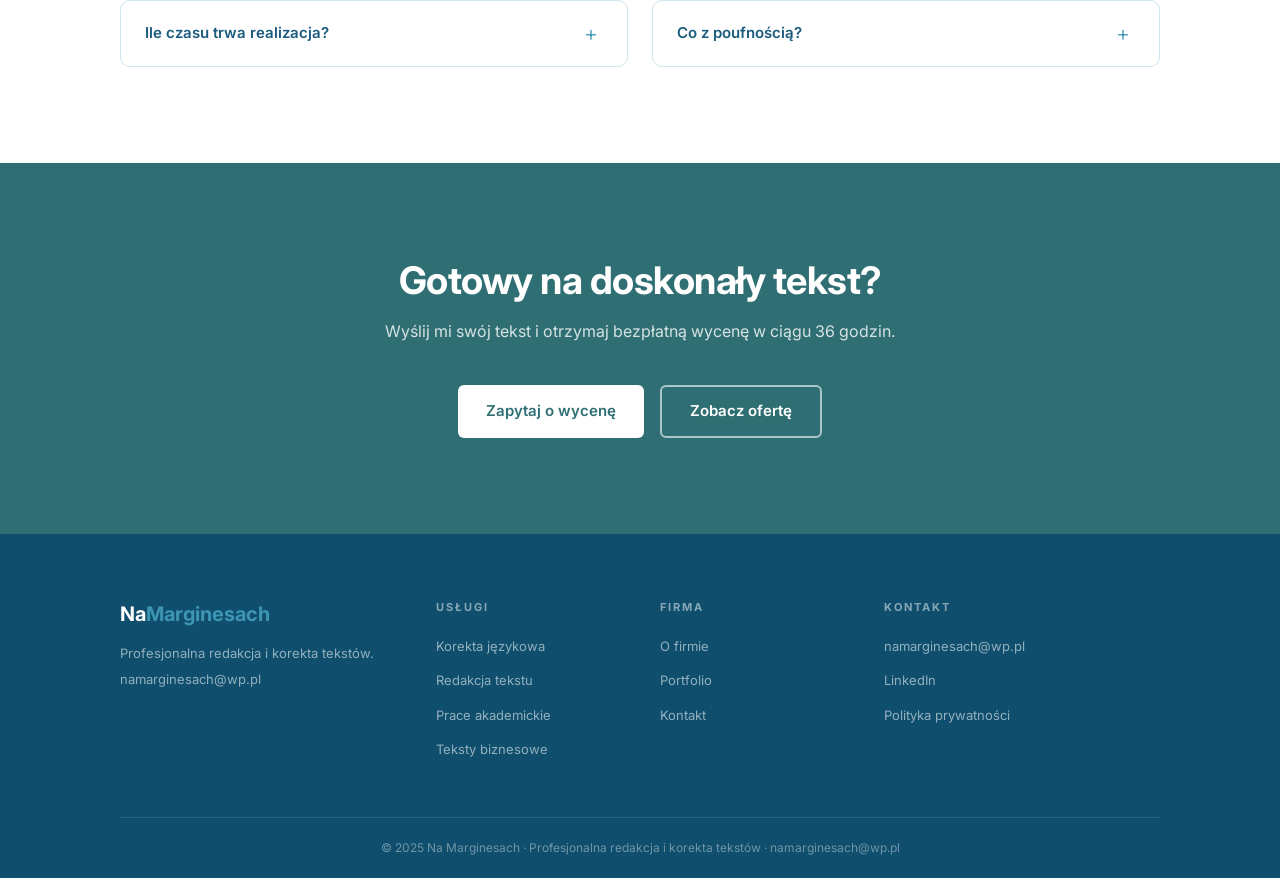
==== commit bc2100dd: "Update index.html" ====
--- a/index.html
+++ b/index.html
@@ -127,9 +127,10 @@
 </head>
 <body>
 
-
-  <script src="https://identity.netlify.com/v1/netlify-identity-widget.js"></script>
-
+<script>
+  window.netlifyIdentityURL = 'https://namarginesach.netlify.app';
+</script>
+<script src="https://identity.netlify.com/v1/netlify-identity-widget.js"></script>
 <script>
   if (window.netlifyIdentity) {
     window.netlifyIdentity.on("init", user => {
